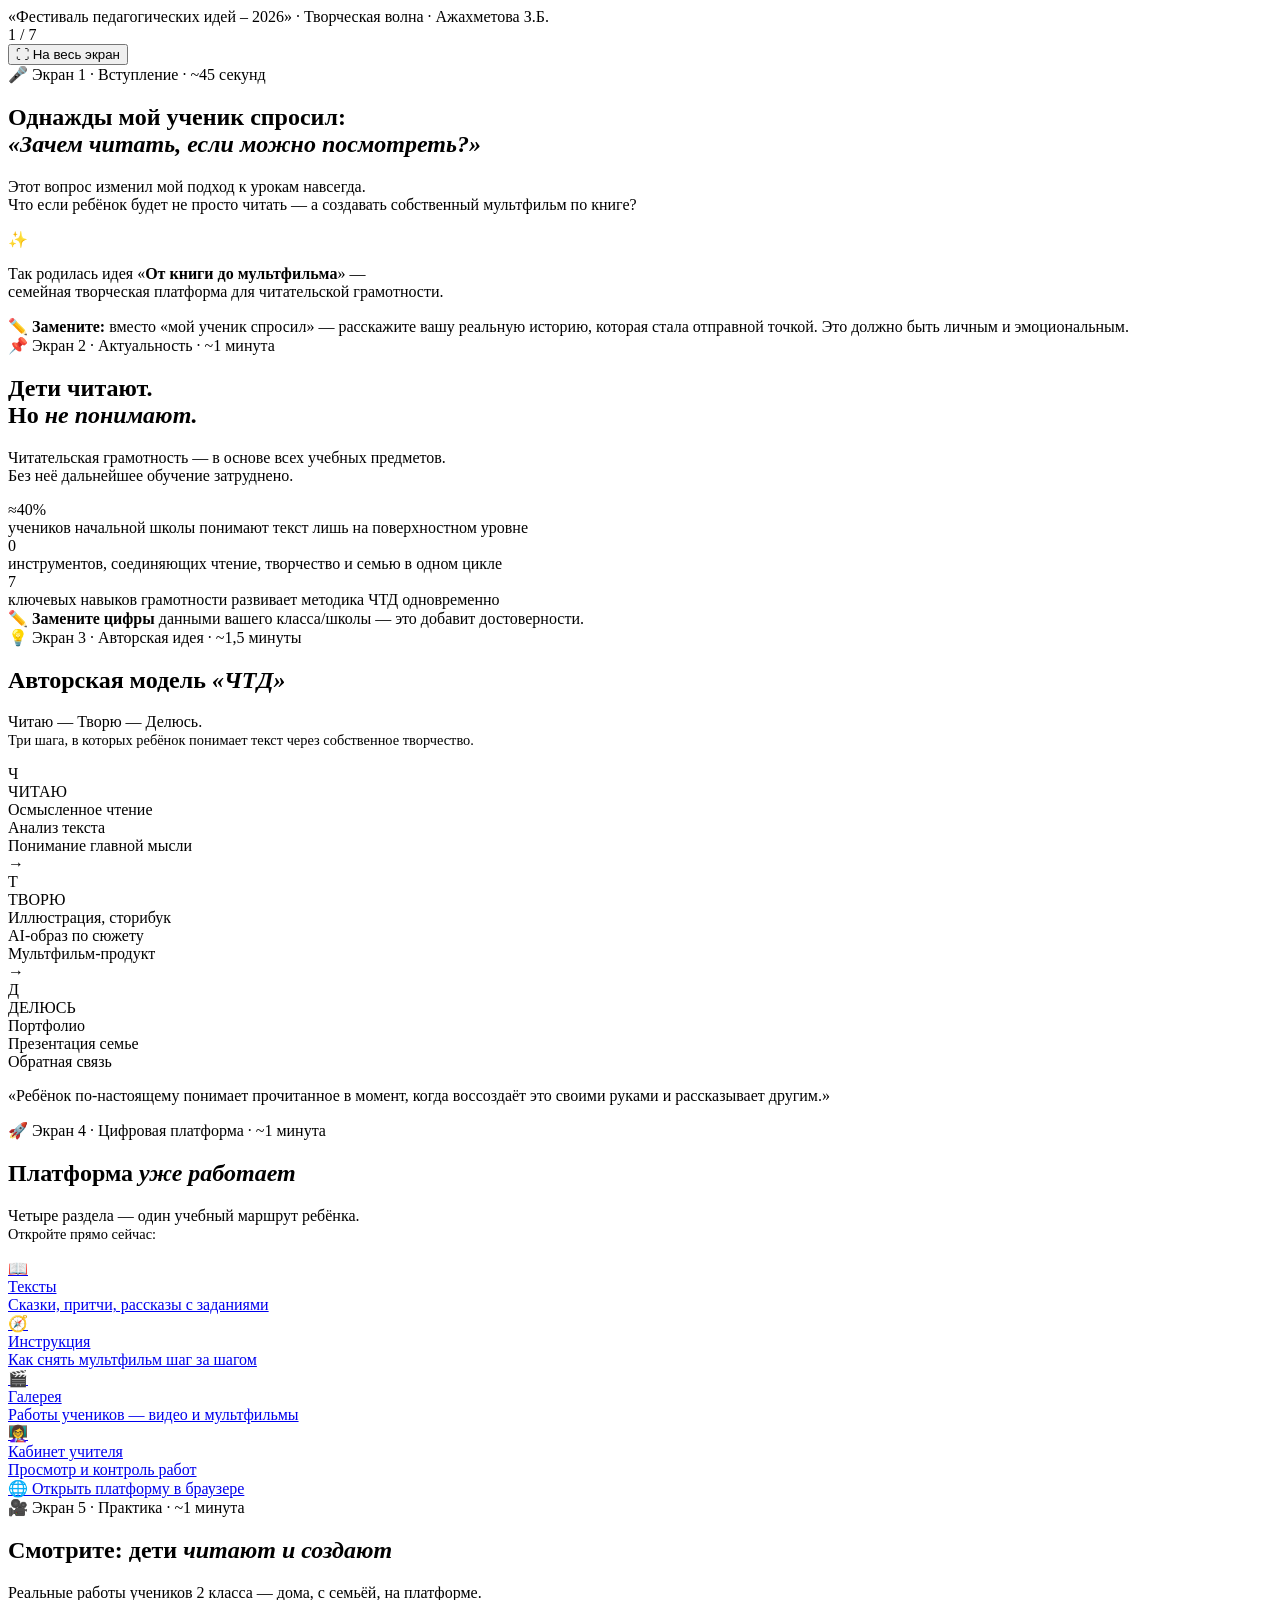
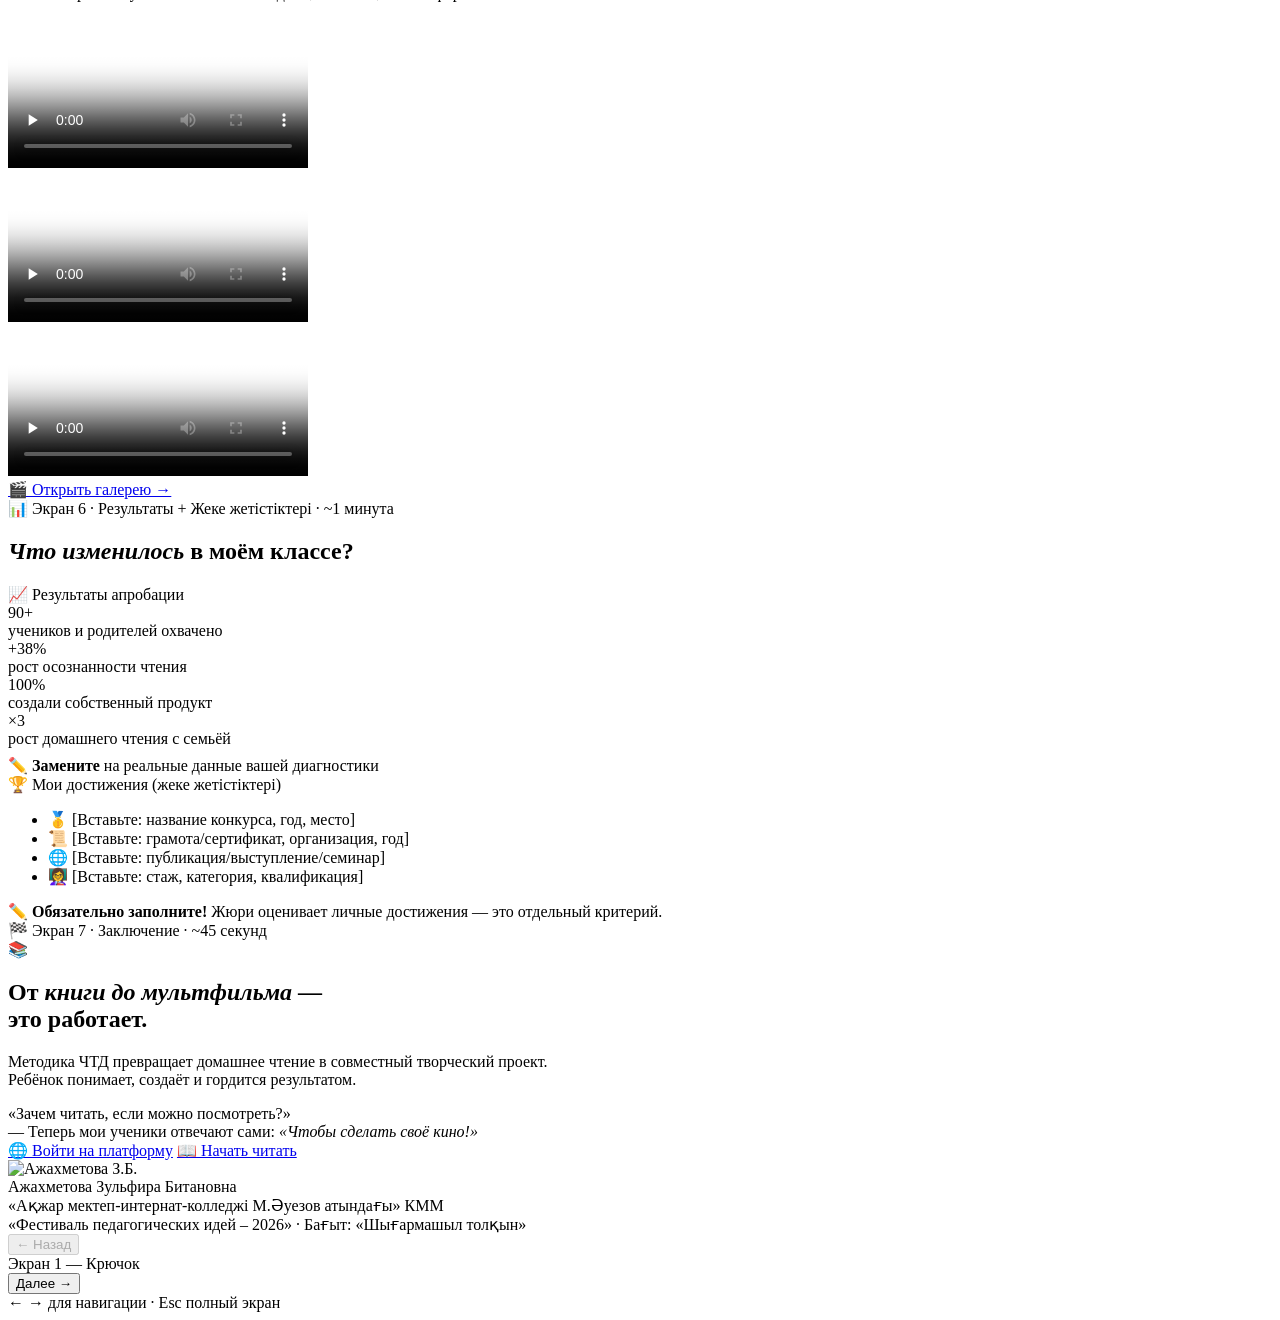
==== defense.html @ 0817b439 "Add files via upload" ====
<!DOCTYPE html>
<html lang="ru">
<head>
  <meta charset="UTF-8">
  <meta name="viewport" content="width=device-width, initial-scale=1.0">
  <title>Защита педагогической идеи — Ажахметова З.Б.</title>
  <link rel="preconnect" href="https://fonts.googleapis.com">
  <link rel="stylesheet" href="https://fonts.googleapis.com/css2?family=DM+Sans:wght@300;400;500;600;700&family=Playfair+Display:wght@600;700&display=swap">
  <link rel="stylesheet" href="css/defense.css">
</head>
<body>

<!-- TOP BAR -->
<header class="def-topbar">
  <div class="def-topbar-title">«Фестиваль педагогических идей – 2026» · Творческая волна · Ажахметова З.Б.</div>
  <div class="def-topbar-nav">
    <div class="def-dot-nav" id="def-dots">
      <div class="def-dot" title="Крючок"></div>
      <div class="def-dot" title="Проблема"></div>
      <div class="def-dot" title="Идея + ЧТД"></div>
      <div class="def-dot" title="Платформа"></div>
      <div class="def-dot" title="Работы детей"></div>
      <div class="def-dot" title="Результаты"></div>
      <div class="def-dot" title="Заключение"></div>
    </div>
    <div class="def-counter" id="def-counter">1 / 7</div>
    <button class="def-btn-fs" id="def-btn-fs">⛶ На весь экран</button>
  </div>
</header>

<!-- SLIDES -->
<div class="def-viewport">
  <div class="def-slides">

    <!-- ══════ ЭКРАН 1 — КРЮЧОК ══════ -->
    <section class="def-slide">
      <div class="slide-tag">🎤 Экран 1 · Вступление · ~45 секунд</div>
      <h1 class="slide-h1">Однажды мой ученик спросил:<br><em>«Зачем читать, если можно посмотреть?»</em></h1>
      <p class="slide-lead">
        Этот вопрос изменил мой подход к урокам навсегда.<br>
        Что если ребёнок будет не просто читать — а создавать собственный мультфильм по книге?
      </p>
      <div class="s1-hook-card">
        <div class="s1-hook-icon">✨</div>
        <p class="s1-hook-text">
          Так родилась идея «<strong>От книги до мультфильма</strong>» —<br>
          семейная творческая платформа для читательской грамотности.
        </p>
      </div>

      <!-- ⬇️ ЗАМЕНИТЬ: вставьте свою личную историю-крючок -->
      <div class="edit-hint">
        ✏️ <strong>Замените:</strong> вместо «мой ученик спросил» — расскажите вашу реальную историю,
        которая стала отправной точкой. Это должно быть личным и эмоциональным.
      </div>
    </section>

    <!-- ══════ ЭКРАН 2 — ПРОБЛЕМА ══════ -->
    <section class="def-slide">
      <div class="slide-tag">📌 Экран 2 · Актуальность · ~1 минута</div>
      <h1 class="slide-h1">Дети читают.<br>Но <em>не понимают.</em></h1>
      <p class="slide-lead">
        Читательская грамотность — в основе всех учебных предметов.<br>
        Без неё дальнейшее обучение затруднено.
      </p>
      <div class="s1-stats">
        <div class="s1-stat">
          <div class="s1-stat-num">≈40%</div>
          <div class="s1-stat-label">учеников начальной школы понимают текст лишь на поверхностном уровне</div>
        </div>
        <div class="s1-stat">
          <div class="s1-stat-num">0</div>
          <div class="s1-stat-label">инструментов, соединяющих чтение, творчество и семью в одном цикле</div>
        </div>
        <div class="s1-stat">
          <div class="s1-stat-num">7</div>
          <div class="s1-stat-label">ключевых навыков грамотности развивает методика ЧТД одновременно</div>
        </div>
      </div>
      <!-- ⬇️ ЗАМЕНИТЬ: уточните цифры из вашей диагностики, добавьте данные своего класса -->
      <div class="edit-hint">
        ✏️ <strong>Замените цифры</strong> данными вашего класса/школы — это добавит достоверности.
      </div>
    </section>

    <!-- ══════ ЭКРАН 3 — ИДЕЯ + ЧТД ══════ -->
    <section class="def-slide">
      <div class="slide-tag">💡 Экран 3 · Авторская идея · ~1,5 минуты</div>
      <h1 class="slide-h1">Авторская модель <em>«ЧТД»</em></h1>
      <p class="slide-lead" style="margin-bottom:16px;">
        Читаю — Творю — Делюсь.<br>
        <span style="font-size:.9em;">Три шага, в которых ребёнок понимает текст через собственное творчество.</span>
      </p>
      <div class="chtd-model">
        <div class="chtd-block chtd-block-ch">
          <div class="chtd-letter">Ч</div>
          <div class="chtd-word">ЧИТАЮ</div>
          <div class="chtd-sub">Осмысленное чтение<br>Анализ текста<br>Понимание главной мысли</div>
        </div>
        <div class="chtd-arrow">→</div>
        <div class="chtd-block chtd-block-tv">
          <div class="chtd-letter">Т</div>
          <div class="chtd-word">ТВОРЮ</div>
          <div class="chtd-sub">Иллюстрация, сторибук<br>AI-образ по сюжету<br>Мультфильм-продукт</div>
        </div>
        <div class="chtd-arrow">→</div>
        <div class="chtd-block chtd-block-del">
          <div class="chtd-letter">Д</div>
          <div class="chtd-word">ДЕЛЮСЬ</div>
          <div class="chtd-sub">Портфолио<br>Презентация семье<br>Обратная связь</div>
        </div>
      </div>
      <p class="s3-tagline">
        «Ребёнок по-настоящему понимает прочитанное в момент, когда воссоздаёт это
        своими руками и рассказывает другим.»
      </p>
    </section>

    <!-- ══════ ЭКРАН 4 — ПЛАТФОРМА ══════ -->
    <section class="def-slide">
      <div class="slide-tag">🚀 Экран 4 · Цифровая платформа · ~1 минута</div>
      <h1 class="slide-h1">Платформа <em>уже работает</em></h1>
      <p class="slide-lead" style="margin-bottom:16px;">
        Четыре раздела — один учебный маршрут ребёнка.<br>
        <span style="font-size:.9em;">Откройте прямо сейчас:</span>
      </p>
      <div class="s4-platform">
        <a href="stories.html" target="_blank" class="s4-section">
          <div class="s4-icon">📖</div>
          <div>
            <div class="s4-name">Тексты</div>
            <div class="s4-desc">Сказки, притчи, рассказы с заданиями</div>
          </div>
        </a>
        <a href="instructions.html" target="_blank" class="s4-section">
          <div class="s4-icon">🧭</div>
          <div>
            <div class="s4-name">Инструкция</div>
            <div class="s4-desc">Как снять мультфильм шаг за шагом</div>
          </div>
        </a>
        <a href="gallery.html" target="_blank" class="s4-section">
          <div class="s4-icon">🎬</div>
          <div>
            <div class="s4-name">Галерея</div>
            <div class="s4-desc">Работы учеников — видео и мультфильмы</div>
          </div>
        </a>
        <a href="teacher.html" target="_blank" class="s4-section">
          <div class="s4-icon">👩‍🏫</div>
          <div>
            <div class="s4-name">Кабинет учителя</div>
            <div class="s4-desc">Просмотр и контроль работ</div>
          </div>
        </a>
      </div>
      <a href="index.html" target="_blank" class="def-platform-link">🌐 Открыть платформу в браузере</a>
    </section>

    <!-- ══════ ЭКРАН 5 — РАБОТЫ ДЕТЕЙ ══════ -->
    <section class="def-slide">
      <div class="slide-tag">🎥 Экран 5 · Практика · ~1 минута</div>
      <h1 class="slide-h1">Смотрите: дети <em>читают и создают</em></h1>
      <p class="slide-lead" style="margin-bottom:16px;">
        Реальные работы учеников 2 класса — дома, с семьёй, на платформе.
      </p>
      <div class="s5-videos">
        <div class="s5-video-wrap">
          <video controls preload="none"
            poster="https://res.cloudinary.com/dtdq8ydwe/image/upload/v1776937466/author_cpvalc.jpg">
            <source src="https://res.cloudinary.com/dtdq8ydwe/video/upload/v1776934787/home-reading1_vorfyn.mp4" type="video/mp4">
          </video>
        </div>
        <div class="s5-video-wrap">
          <video controls preload="none"
            poster="https://res.cloudinary.com/dtdq8ydwe/image/upload/v1776937466/author_cpvalc.jpg">
            <source src="https://res.cloudinary.com/dtdq8ydwe/video/upload/v1776935875/student-work1_gb3u9c.mp4" type="video/mp4">
          </video>
        </div>
        <div class="s5-video-wrap">
          <video controls preload="none"
            poster="https://res.cloudinary.com/dtdq8ydwe/image/upload/v1776937466/author_cpvalc.jpg">
            <source src="https://res.cloudinary.com/dtdq8ydwe/video/upload/v1776934628/classroom1_fst5oy.mp4" type="video/mp4">
          </video>
        </div>
      </div>
      <a href="gallery.html" target="_blank" class="s5-gallery-link">🎬 Открыть галерею →</a>
    </section>

    <!-- ══════ ЭКРАН 6 — РЕЗУЛЬТАТЫ + ЖЕКЕ ЖЕТІСТІКТЕРІ ══════ -->
    <section class="def-slide">
      <div class="slide-tag">📊 Экран 6 · Результаты + Жеке жетістіктері · ~1 минута</div>
      <h1 class="slide-h1"><em>Что изменилось</em> в моём классе?</h1>

      <div class="s6-two-col">
        <div class="s6-col">
          <div class="s6-col-title">📈 Результаты апробации</div>
          <div class="s6-grid-mini">
            <div class="s6-card">
              <div class="s6-num">90+</div>
              <div class="s6-label">учеников и родителей охвачено</div>
            </div>
            <div class="s6-card">
              <div class="s6-num">+38%</div>
              <div class="s6-label">рост осознанности чтения</div>
            </div>
            <div class="s6-card">
              <div class="s6-num">100%</div>
              <div class="s6-label">создали собственный продукт</div>
            </div>
            <div class="s6-card">
              <div class="s6-num">×3</div>
              <div class="s6-label">рост домашнего чтения с семьёй</div>
            </div>
          </div>
          <!-- ⬇️ ЗАМЕНИТЬ: замените цифры на реальные из вашей диагностики -->
          <div class="edit-hint" style="margin-top:8px;">
            ✏️ <strong>Замените</strong> на реальные данные вашей диагностики
          </div>
        </div>

        <div class="s6-col">
          <div class="s6-col-title">🏆 Мои достижения (жеке жетістіктері)</div>
          <ul class="s6-achievements">
            <!-- ⬇️ ЗАМЕНИТЬ: вставьте ваши реальные награды, грамоты, участия в конкурсах -->
            <li>🥇 [Вставьте: название конкурса, год, место]</li>
            <li>📜 [Вставьте: грамота/сертификат, организация, год]</li>
            <li>🌐 [Вставьте: публикация/выступление/семинар]</li>
            <li>👩‍🏫 [Вставьте: стаж, категория, квалификация]</li>
          </ul>
          <div class="edit-hint">
            ✏️ <strong>Обязательно заполните!</strong> Жюри оценивает личные достижения — это отдельный критерий.
          </div>
        </div>
      </div>
    </section>

    <!-- ══════ ЭКРАН 7 — ЗАКЛЮЧЕНИЕ ══════ -->
    <section class="def-slide">
      <div class="slide-tag">🏁 Экран 7 · Заключение · ~45 секунд</div>
      <div class="s7-big-icon">📚</div>
      <h1 class="slide-h1">От <em>книги до мультфильма</em> —<br>это работает.</h1>
      <p class="slide-lead">
        Методика ЧТД превращает домашнее чтение в совместный творческий проект.<br>
        Ребёнок понимает, создаёт и гордится результатом.
      </p>

      <div class="s7-quote">
        «Зачем читать, если можно посмотреть?»<br>
        <span>— Теперь мои ученики отвечают сами: <em>«Чтобы сделать своё кино!»</em></span>
      </div>

      <div class="s7-invite">
        <a href="index.html" target="_blank" class="s7-link s7-link-primary">🌐 Войти на платформу</a>
        <a href="stories.html" target="_blank" class="s7-link s7-link-secondary">📖 Начать читать</a>
      </div>

      <div class="s7-author">
        <img class="s7-author-photo"
          src="https://res.cloudinary.com/dtdq8ydwe/image/upload/v1776937466/author_cpvalc.jpg"
          alt="Ажахметова З.Б.">
        <div class="s7-author-name">Ажахметова Зульфира Битановна</div>
        <div class="s7-author-school">
          «Ақжар мектеп-интернат-колледжі М.Әуезов атындағы» КММ<br>
          «Фестиваль педагогических идей – 2026» · Бағыт: «Шығармашыл толқын»
        </div>
      </div>
    </section>

  </div><!-- /def-slides -->
</div>

<!-- BOTTOM BAR -->
<footer class="def-bottombar">
  <button class="def-nav-btn" id="def-btn-prev" disabled>← Назад</button>
  <div class="def-slide-label" id="def-slide-label">Экран 1 — Крючок</div>
  <button class="def-nav-btn" id="def-btn-next">Далее →</button>
</footer>

<div class="def-kbd-hint">← → для навигации · Esc полный экран</div>

<script src="js/defense.js"></script>
</body>
</html>
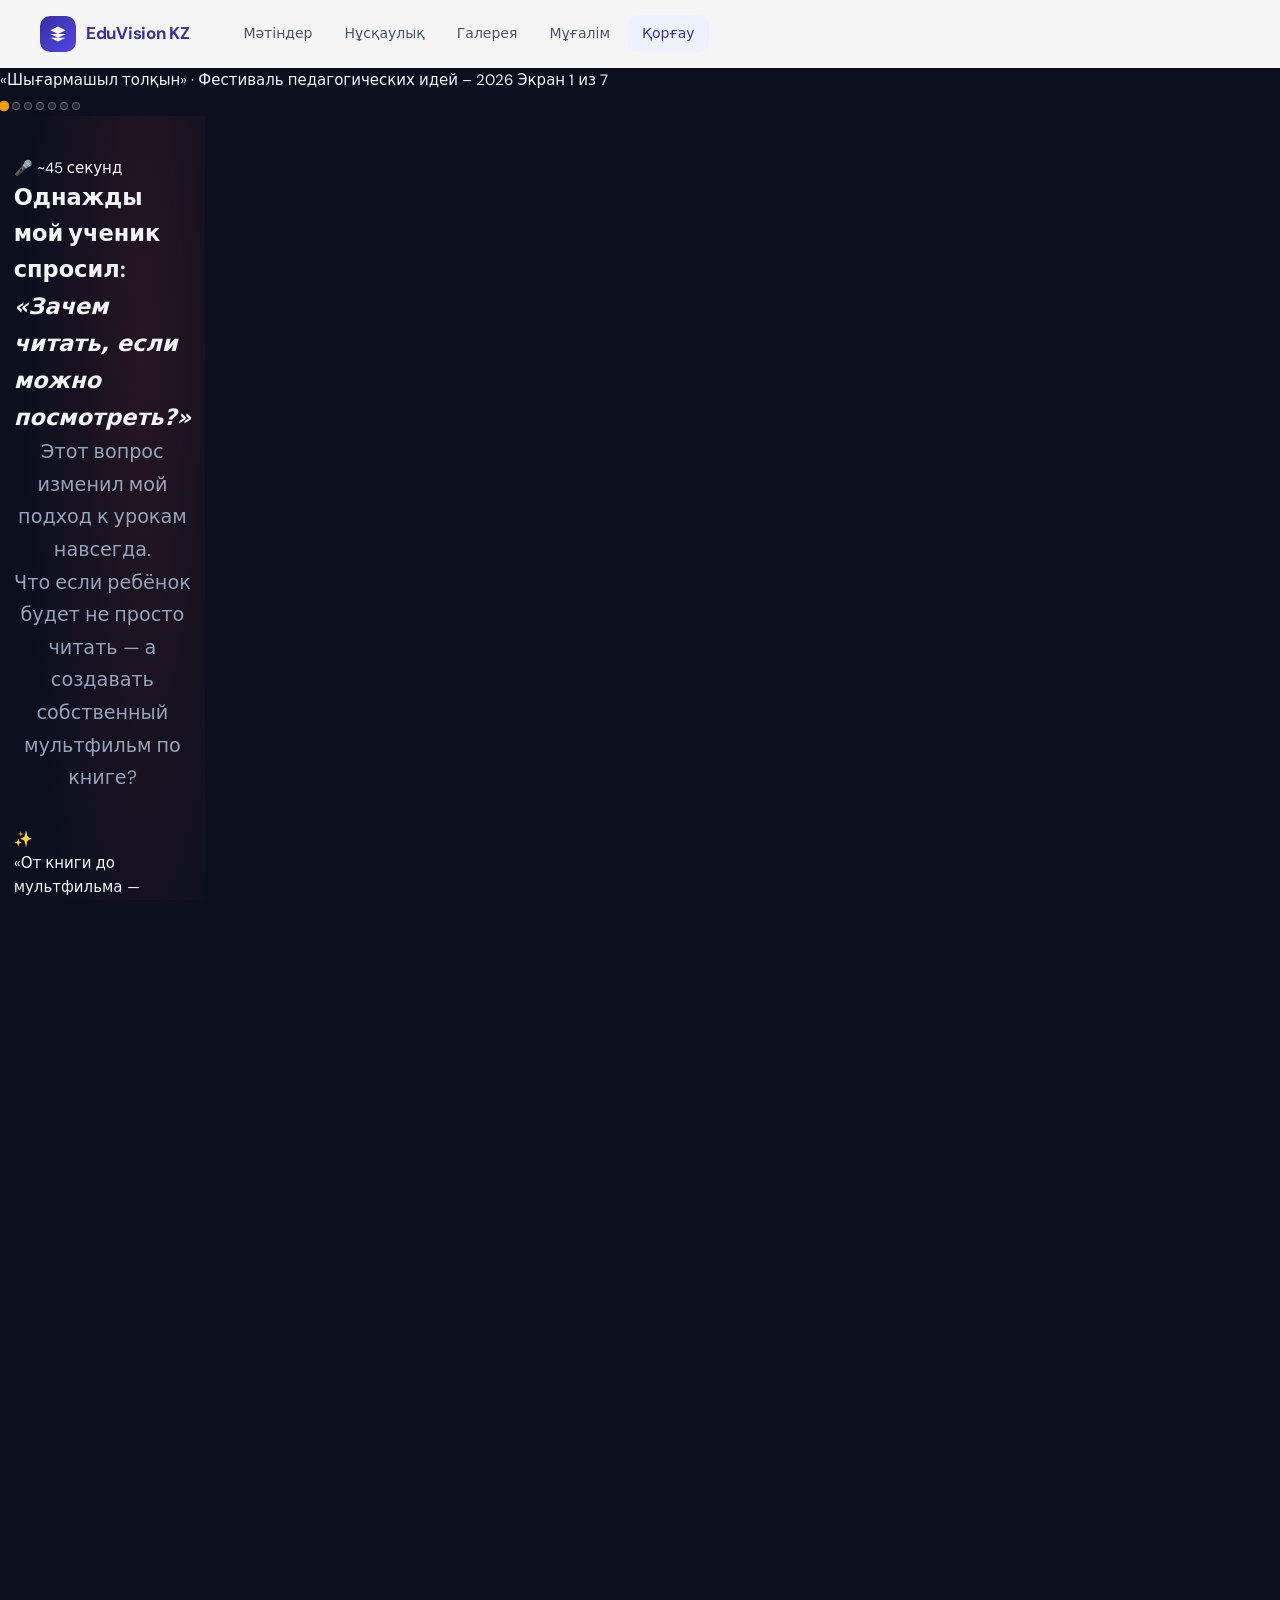
==== commit fc6e4bb1: "Update defense.html" ====
--- a/defense.html
+++ b/defense.html
@@ -3,281 +3,274 @@
 <head>
   <meta charset="UTF-8">
   <meta name="viewport" content="width=device-width, initial-scale=1.0">
-  <title>Защита педагогической идеи — Ажахметова З.Б.</title>
+  <title>Защита идеи — Ажахметова З.Б.</title>
   <link rel="preconnect" href="https://fonts.googleapis.com">
   <link rel="stylesheet" href="https://fonts.googleapis.com/css2?family=DM+Sans:wght@300;400;500;600;700&family=Playfair+Display:wght@600;700&display=swap">
+  <link rel="stylesheet" href="css/style.css">
   <link rel="stylesheet" href="css/defense.css">
 </head>
 <body>
 
-<!-- TOP BAR -->
-<header class="def-topbar">
-  <div class="def-topbar-title">«Фестиваль педагогических идей – 2026» · Творческая волна · Ажахметова З.Б.</div>
-  <div class="def-topbar-nav">
-    <div class="def-dot-nav" id="def-dots">
-      <div class="def-dot" title="Крючок"></div>
-      <div class="def-dot" title="Проблема"></div>
-      <div class="def-dot" title="Идея + ЧТД"></div>
-      <div class="def-dot" title="Платформа"></div>
-      <div class="def-dot" title="Работы детей"></div>
-      <div class="def-dot" title="Результаты"></div>
-      <div class="def-dot" title="Заключение"></div>
+<!-- NAV (same as site) -->
+<nav class="nav">
+  <a class="nav-brand" href="index.html">
+    <div class="nav-brand-icon">
+      <svg viewBox="0 0 24 24"><path d="M12 2L2 7l10 5 10-5-10-5zM2 17l10 5 10-5M2 12l10 5 10-5"/></svg>
     </div>
-    <div class="def-counter" id="def-counter">1 / 7</div>
-    <button class="def-btn-fs" id="def-btn-fs">⛶ На весь экран</button>
+    <span class="nav-brand-name">EduVision KZ</span>
+  </a>
+  <div class="nav-links">
+    <a href="stories.html">Мәтіндер</a>
+    <a href="instructions.html">Нұсқаулық</a>
+    <a href="gallery.html">Галерея</a>
+    <a href="teacher.html">Мұғалім</a>
+    <a href="defense.html" class="active">Қорғау</a>
   </div>
-</header>
-
-<!-- SLIDES -->
-<div class="def-viewport">
-  <div class="def-slides">
-
-    <!-- ══════ ЭКРАН 1 — КРЮЧОК ══════ -->
-    <section class="def-slide">
-      <div class="slide-tag">🎤 Экран 1 · Вступление · ~45 секунд</div>
-      <h1 class="slide-h1">Однажды мой ученик спросил:<br><em>«Зачем читать, если можно посмотреть?»</em></h1>
-      <p class="slide-lead">
-        Этот вопрос изменил мой подход к урокам навсегда.<br>
-        Что если ребёнок будет не просто читать — а создавать собственный мультфильм по книге?
-      </p>
-      <div class="s1-hook-card">
-        <div class="s1-hook-icon">✨</div>
-        <p class="s1-hook-text">
-          Так родилась идея «<strong>От книги до мультфильма</strong>» —<br>
-          семейная творческая платформа для читательской грамотности.
-        </p>
-      </div>
-
-      <!-- ⬇️ ЗАМЕНИТЬ: вставьте свою личную историю-крючок -->
-      <div class="edit-hint">
-        ✏️ <strong>Замените:</strong> вместо «мой ученик спросил» — расскажите вашу реальную историю,
-        которая стала отправной точкой. Это должно быть личным и эмоциональным.
-      </div>
-    </section>
-
-    <!-- ══════ ЭКРАН 2 — ПРОБЛЕМА ══════ -->
-    <section class="def-slide">
-      <div class="slide-tag">📌 Экран 2 · Актуальность · ~1 минута</div>
-      <h1 class="slide-h1">Дети читают.<br>Но <em>не понимают.</em></h1>
-      <p class="slide-lead">
-        Читательская грамотность — в основе всех учебных предметов.<br>
-        Без неё дальнейшее обучение затруднено.
-      </p>
-      <div class="s1-stats">
-        <div class="s1-stat">
-          <div class="s1-stat-num">≈40%</div>
-          <div class="s1-stat-label">учеников начальной школы понимают текст лишь на поверхностном уровне</div>
-        </div>
-        <div class="s1-stat">
-          <div class="s1-stat-num">0</div>
-          <div class="s1-stat-label">инструментов, соединяющих чтение, творчество и семью в одном цикле</div>
-        </div>
-        <div class="s1-stat">
-          <div class="s1-stat-num">7</div>
-          <div class="s1-stat-label">ключевых навыков грамотности развивает методика ЧТД одновременно</div>
-        </div>
-      </div>
-      <!-- ⬇️ ЗАМЕНИТЬ: уточните цифры из вашей диагностики, добавьте данные своего класса -->
-      <div class="edit-hint">
-        ✏️ <strong>Замените цифры</strong> данными вашего класса/школы — это добавит достоверности.
-      </div>
-    </section>
-
-    <!-- ══════ ЭКРАН 3 — ИДЕЯ + ЧТД ══════ -->
-    <section class="def-slide">
-      <div class="slide-tag">💡 Экран 3 · Авторская идея · ~1,5 минуты</div>
-      <h1 class="slide-h1">Авторская модель <em>«ЧТД»</em></h1>
-      <p class="slide-lead" style="margin-bottom:16px;">
-        Читаю — Творю — Делюсь.<br>
-        <span style="font-size:.9em;">Три шага, в которых ребёнок понимает текст через собственное творчество.</span>
-      </p>
-      <div class="chtd-model">
-        <div class="chtd-block chtd-block-ch">
-          <div class="chtd-letter">Ч</div>
-          <div class="chtd-word">ЧИТАЮ</div>
-          <div class="chtd-sub">Осмысленное чтение<br>Анализ текста<br>Понимание главной мысли</div>
-        </div>
-        <div class="chtd-arrow">→</div>
-        <div class="chtd-block chtd-block-tv">
-          <div class="chtd-letter">Т</div>
-          <div class="chtd-word">ТВОРЮ</div>
-          <div class="chtd-sub">Иллюстрация, сторибук<br>AI-образ по сюжету<br>Мультфильм-продукт</div>
-        </div>
-        <div class="chtd-arrow">→</div>
-        <div class="chtd-block chtd-block-del">
-          <div class="chtd-letter">Д</div>
-          <div class="chtd-word">ДЕЛЮСЬ</div>
-          <div class="chtd-sub">Портфолио<br>Презентация семье<br>Обратная связь</div>
-        </div>
-      </div>
-      <p class="s3-tagline">
-        «Ребёнок по-настоящему понимает прочитанное в момент, когда воссоздаёт это
-        своими руками и рассказывает другим.»
-      </p>
-    </section>
-
-    <!-- ══════ ЭКРАН 4 — ПЛАТФОРМА ══════ -->
-    <section class="def-slide">
-      <div class="slide-tag">🚀 Экран 4 · Цифровая платформа · ~1 минута</div>
-      <h1 class="slide-h1">Платформа <em>уже работает</em></h1>
-      <p class="slide-lead" style="margin-bottom:16px;">
-        Четыре раздела — один учебный маршрут ребёнка.<br>
-        <span style="font-size:.9em;">Откройте прямо сейчас:</span>
-      </p>
-      <div class="s4-platform">
-        <a href="stories.html" target="_blank" class="s4-section">
-          <div class="s4-icon">📖</div>
-          <div>
-            <div class="s4-name">Тексты</div>
-            <div class="s4-desc">Сказки, притчи, рассказы с заданиями</div>
-          </div>
-        </a>
-        <a href="instructions.html" target="_blank" class="s4-section">
-          <div class="s4-icon">🧭</div>
-          <div>
-            <div class="s4-name">Инструкция</div>
-            <div class="s4-desc">Как снять мультфильм шаг за шагом</div>
-          </div>
-        </a>
-        <a href="gallery.html" target="_blank" class="s4-section">
-          <div class="s4-icon">🎬</div>
-          <div>
-            <div class="s4-name">Галерея</div>
-            <div class="s4-desc">Работы учеников — видео и мультфильмы</div>
-          </div>
-        </a>
-        <a href="teacher.html" target="_blank" class="s4-section">
-          <div class="s4-icon">👩‍🏫</div>
-          <div>
-            <div class="s4-name">Кабинет учителя</div>
-            <div class="s4-desc">Просмотр и контроль работ</div>
-          </div>
-        </a>
-      </div>
-      <a href="index.html" target="_blank" class="def-platform-link">🌐 Открыть платформу в браузере</a>
-    </section>
-
-    <!-- ══════ ЭКРАН 5 — РАБОТЫ ДЕТЕЙ ══════ -->
-    <section class="def-slide">
-      <div class="slide-tag">🎥 Экран 5 · Практика · ~1 минута</div>
-      <h1 class="slide-h1">Смотрите: дети <em>читают и создают</em></h1>
-      <p class="slide-lead" style="margin-bottom:16px;">
-        Реальные работы учеников 2 класса — дома, с семьёй, на платформе.
-      </p>
-      <div class="s5-videos">
-        <div class="s5-video-wrap">
-          <video controls preload="none"
-            poster="https://res.cloudinary.com/dtdq8ydwe/image/upload/v1776937466/author_cpvalc.jpg">
-            <source src="https://res.cloudinary.com/dtdq8ydwe/video/upload/v1776934787/home-reading1_vorfyn.mp4" type="video/mp4">
-          </video>
-        </div>
-        <div class="s5-video-wrap">
-          <video controls preload="none"
-            poster="https://res.cloudinary.com/dtdq8ydwe/image/upload/v1776937466/author_cpvalc.jpg">
-            <source src="https://res.cloudinary.com/dtdq8ydwe/video/upload/v1776935875/student-work1_gb3u9c.mp4" type="video/mp4">
-          </video>
-        </div>
-        <div class="s5-video-wrap">
-          <video controls preload="none"
-            poster="https://res.cloudinary.com/dtdq8ydwe/image/upload/v1776937466/author_cpvalc.jpg">
-            <source src="https://res.cloudinary.com/dtdq8ydwe/video/upload/v1776934628/classroom1_fst5oy.mp4" type="video/mp4">
-          </video>
-        </div>
-      </div>
-      <a href="gallery.html" target="_blank" class="s5-gallery-link">🎬 Открыть галерею →</a>
-    </section>
-
-    <!-- ══════ ЭКРАН 6 — РЕЗУЛЬТАТЫ + ЖЕКЕ ЖЕТІСТІКТЕРІ ══════ -->
-    <section class="def-slide">
-      <div class="slide-tag">📊 Экран 6 · Результаты + Жеке жетістіктері · ~1 минута</div>
-      <h1 class="slide-h1"><em>Что изменилось</em> в моём классе?</h1>
-
-      <div class="s6-two-col">
-        <div class="s6-col">
-          <div class="s6-col-title">📈 Результаты апробации</div>
-          <div class="s6-grid-mini">
-            <div class="s6-card">
-              <div class="s6-num">90+</div>
-              <div class="s6-label">учеников и родителей охвачено</div>
+</nav>
+
+<!-- TOP SLIDE BAR -->
+<div class="def-header">
+  <div class="def-header-info">
+    <span class="def-badge">«Шығармашыл толқын» · Фестиваль педагогических идей – 2026</span>
+    <span class="def-step-label" id="stepLabel">Экран 1 из 7</span>
+  </div>
+  <div class="def-dots" id="defDots">
+    <button class="def-dot active" data-i="0" title="Вступление"></button>
+    <button class="def-dot" data-i="1" title="Проблема"></button>
+    <button class="def-dot" data-i="2" title="Модель ЧТД"></button>
+    <button class="def-dot" data-i="3" title="Платформа"></button>
+    <button class="def-dot" data-i="4" title="Работы детей"></button>
+    <button class="def-dot" data-i="5" title="Результаты"></button>
+    <button class="def-dot" data-i="6" title="Заключение"></button>
+  </div>
+</div>
+
+<!-- SLIDES TRACK -->
+<div class="def-track-wrap">
+  <div class="def-track" id="defTrack">
+
+    <!-- ══ СЛАЙД 1 — ВСТУПЛЕНИЕ ══ -->
+    <section class="def-slide">
+      <div class="def-slide-inner">
+        <p class="slide-eyebrow">🎤 ~45 секунд</p>
+        <h1 class="slide-title">Однажды мой ученик спросил:<br><em>«Зачем читать, если можно посмотреть?»</em></h1>
+        <p class="slide-lead">Этот вопрос изменил мой подход к урокам навсегда.<br>Что если ребёнок будет не просто читать — а создавать собственный мультфильм по книге?</p>
+        <div class="slide-card slide-card-accent">
+          <div class="slide-card-icon">✨</div>
+          <div>
+            <p class="slide-card-title">«От книги до мультфильма — семейный стартап»</p>
+            <p class="slide-card-desc">Авторская педагогическая идея для учащихся начальных классов.<br>Платформа: <strong>eduvisionkz1.vercel.app</strong></p>
+          </div>
+        </div>
+        <div class="slide-author-row">
+          <img class="slide-author-photo"
+            src="https://res.cloudinary.com/dtdq8ydwe/image/upload/v1776937466/author_cpvalc.jpg"
+            alt="Ажахметова З.Б.">
+          <div>
+            <div class="slide-author-name">Ажахметова Зульфира Битановна</div>
+            <div class="slide-author-org">«Ақжар мектеп-интернат-колледжі М.Әуезов атындағы» КММ</div>
+          </div>
+        </div>
+      </div>
+    </section>
+
+    <!-- ══ СЛАЙД 2 — ПРОБЛЕМА ══ -->
+    <section class="def-slide">
+      <div class="def-slide-inner">
+        <p class="slide-eyebrow">📌 ~1 минута · Актуальность</p>
+        <h1 class="slide-title">Дети читают.<br>Но <em>не понимают.</em></h1>
+        <p class="slide-lead">Казахскоговорящие дети понимают сюжет, но не могут пересказать его на русском языке — нет речевой практики вне урока.</p>
+        <div class="slide-stats">
+          <div class="slide-stat">
+            <div class="slide-stat-num">386</div>
+            <div class="slide-stat-label">баллов — результат Казахстана в PISA-2022 (норма ОЭСР — 476)</div>
+          </div>
+          <div class="slide-stat">
+            <div class="slide-stat-num">64%</div>
+            <div class="slide-stat-label">учащихся с трудом работают с незнакомым текстом</div>
+          </div>
+          <div class="slide-stat">
+            <div class="slide-stat-num">28%</div>
+            <div class="slide-stat-label">моих учеников могли пересказать текст до внедрения идеи</div>
+          </div>
+        </div>
+        <div class="slide-card slide-card-brand">
+          <div class="slide-card-icon">💡</div>
+          <div>
+            <p class="slide-card-desc">Дело не в нежелании читать, а в <strong>нехватке речевой практики на русском языке</strong> вне урока. Когда ребёнок создаёт мультфильм — он говорит.</p>
+          </div>
+        </div>
+      </div>
+    </section>
+
+    <!-- ══ СЛАЙД 3 — МОДЕЛЬ ЧТД ══ -->
+    <section class="def-slide">
+      <div class="def-slide-inner">
+        <p class="slide-eyebrow">💡 ~1,5 минуты · Авторская идея</p>
+        <h1 class="slide-title">Модель <em>«Читаю — Творю — Делюсь»</em></h1>
+        <p class="slide-lead">Три фазы, где каждая содержательно зависит от предыдущей. Цифровой продукт — доказательство понимания текста.</p>
+        <div class="chtd-row">
+          <div class="chtd-block chtd-blue">
+            <div class="chtd-letter">Ч</div>
+            <div class="chtd-word">ЧИТАЮ</div>
+            <div class="chtd-items">
+              <span>Осмысленное чтение</span>
+              <span>Обсуждение в семье</span>
+              <span>Словарная работа</span>
             </div>
-            <div class="s6-card">
-              <div class="s6-num">+38%</div>
-              <div class="s6-label">рост осознанности чтения</div>
+          </div>
+          <div class="chtd-arrow">→</div>
+          <div class="chtd-block chtd-green">
+            <div class="chtd-letter">Т</div>
+            <div class="chtd-word">ТВОРЮ</div>
+            <div class="chtd-items">
+              <span>Иллюстрация (Canva)</span>
+              <span>Анимация</span>
+              <span>Мультфильм</span>
             </div>
-            <div class="s6-card">
-              <div class="s6-num">100%</div>
-              <div class="s6-label">создали собственный продукт</div>
+          </div>
+          <div class="chtd-arrow">→</div>
+          <div class="chtd-block chtd-amber">
+            <div class="chtd-letter">Д</div>
+            <div class="chtd-word">ДЕЛЮСЬ</div>
+            <div class="chtd-items">
+              <span>Презентация классу</span>
+              <span>Публикация на платформе</span>
+              <span>Рефлексия</span>
             </div>
-            <div class="s6-card">
-              <div class="s6-num">×3</div>
-              <div class="s6-label">рост домашнего чтения с семьёй</div>
-            </div>
-          </div>
-          <!-- ⬇️ ЗАМЕНИТЬ: замените цифры на реальные из вашей диагностики -->
-          <div class="edit-hint" style="margin-top:8px;">
-            ✏️ <strong>Замените</strong> на реальные данные вашей диагностики
-          </div>
-        </div>
-
-        <div class="s6-col">
-          <div class="s6-col-title">🏆 Мои достижения (жеке жетістіктері)</div>
-          <ul class="s6-achievements">
-            <!-- ⬇️ ЗАМЕНИТЬ: вставьте ваши реальные награды, грамоты, участия в конкурсах -->
-            <li>🥇 [Вставьте: название конкурса, год, место]</li>
-            <li>📜 [Вставьте: грамота/сертификат, организация, год]</li>
-            <li>🌐 [Вставьте: публикация/выступление/семинар]</li>
-            <li>👩‍🏫 [Вставьте: стаж, категория, квалификация]</li>
-          </ul>
-          <div class="edit-hint">
-            ✏️ <strong>Обязательно заполните!</strong> Жюри оценивает личные достижения — это отдельный критерий.
-          </div>
-        </div>
-      </div>
-    </section>
-
-    <!-- ══════ ЭКРАН 7 — ЗАКЛЮЧЕНИЕ ══════ -->
-    <section class="def-slide">
-      <div class="slide-tag">🏁 Экран 7 · Заключение · ~45 секунд</div>
-      <div class="s7-big-icon">📚</div>
-      <h1 class="slide-h1">От <em>книги до мультфильма</em> —<br>это работает.</h1>
-      <p class="slide-lead">
-        Методика ЧТД превращает домашнее чтение в совместный творческий проект.<br>
-        Ребёнок понимает, создаёт и гордится результатом.
-      </p>
-
-      <div class="s7-quote">
-        «Зачем читать, если можно посмотреть?»<br>
-        <span>— Теперь мои ученики отвечают сами: <em>«Чтобы сделать своё кино!»</em></span>
-      </div>
-
-      <div class="s7-invite">
-        <a href="index.html" target="_blank" class="s7-link s7-link-primary">🌐 Войти на платформу</a>
-        <a href="stories.html" target="_blank" class="s7-link s7-link-secondary">📖 Начать читать</a>
-      </div>
-
-      <div class="s7-author">
-        <img class="s7-author-photo"
-          src="https://res.cloudinary.com/dtdq8ydwe/image/upload/v1776937466/author_cpvalc.jpg"
-          alt="Ажахметова З.Б.">
-        <div class="s7-author-name">Ажахметова Зульфира Битановна</div>
-        <div class="s7-author-school">
-          «Ақжар мектеп-интернат-колледжі М.Әуезов атындағы» КММ<br>
-          «Фестиваль педагогических идей – 2026» · Бағыт: «Шығармашыл толқын»
-        </div>
-      </div>
-    </section>
-
-  </div><!-- /def-slides -->
+          </div>
+        </div>
+        <p class="slide-quote">«Ребёнок по-настоящему понимает прочитанное в момент, когда воссоздаёт это своими руками и рассказывает другим.»</p>
+      </div>
+    </section>
+
+    <!-- ══ СЛАЙД 4 — ПЛАТФОРМА ══ -->
+    <section class="def-slide">
+      <div class="def-slide-inner">
+        <p class="slide-eyebrow">🚀 ~1 минута · Цифровой инструмент</p>
+        <h1 class="slide-title">Платформа <em>уже работает</em></h1>
+        <p class="slide-lead">Четыре раздела — один учебный маршрут ребёнка.<br>Открыта по ссылке прямо сейчас.</p>
+        <div class="platform-grid">
+          <a href="stories.html" target="_blank" class="platform-card">
+            <div class="platform-icon">📖</div>
+            <div class="platform-name">Тексты</div>
+            <div class="platform-desc">Сказки, притчи, рассказы с заданиями</div>
+          </a>
+          <a href="instructions.html" target="_blank" class="platform-card">
+            <div class="platform-icon">🧭</div>
+            <div class="platform-name">Инструкция</div>
+            <div class="platform-desc">Как снять мультфильм — шаг за шагом</div>
+          </a>
+          <a href="gallery.html" target="_blank" class="platform-card">
+            <div class="platform-icon">🎬</div>
+            <div class="platform-name">Галерея</div>
+            <div class="platform-desc">Работы учеников — видео и мультфильмы</div>
+          </a>
+          <a href="teacher.html" target="_blank" class="platform-card">
+            <div class="platform-icon">👩‍🏫</div>
+            <div class="platform-name">Кабинет учителя</div>
+            <div class="platform-desc">Просмотр и контроль работ</div>
+          </a>
+        </div>
+        <a href="index.html" target="_blank" class="btn btn-primary" style="margin-top:8px;">🌐 Открыть платформу</a>
+      </div>
+    </section>
+
+    <!-- ══ СЛАЙД 5 — РАБОТЫ ДЕТЕЙ ══ -->
+    <section class="def-slide">
+      <div class="def-slide-inner">
+        <p class="slide-eyebrow">🎥 ~1 минута · Практика</p>
+        <h1 class="slide-title">Смотрите: дети <em>читают и создают</em></h1>
+        <p class="slide-lead">Реальные работы учеников — дома, с семьёй, на платформе.</p>
+        <div class="videos-row">
+          <div class="video-wrap">
+            <video controls preload="none"
+              poster="https://res.cloudinary.com/dtdq8ydwe/image/upload/v1776937466/author_cpvalc.jpg">
+              <source src="https://res.cloudinary.com/dtdq8ydwe/video/upload/v1776934787/home-reading1_vorfyn.mp4" type="video/mp4">
+            </video>
+            <div class="video-label">Домашнее чтение с семьёй</div>
+          </div>
+          <div class="video-wrap">
+            <video controls preload="none"
+              poster="https://res.cloudinary.com/dtdq8ydwe/image/upload/v1776937466/author_cpvalc.jpg">
+              <source src="https://res.cloudinary.com/dtdq8ydwe/video/upload/v1776935875/student-work1_gb3u9c.mp4" type="video/mp4">
+            </video>
+            <div class="video-label">Работа ученика — мультфильм</div>
+          </div>
+          <div class="video-wrap">
+            <video controls preload="none"
+              poster="https://res.cloudinary.com/dtdq8ydwe/image/upload/v1776937466/author_cpvalc.jpg">
+              <source src="https://res.cloudinary.com/dtdq8ydwe/video/upload/v1776934628/classroom1_fst5oy.mp4" type="video/mp4">
+            </video>
+            <div class="video-label">Урок — фаза «Делюсь»</div>
+          </div>
+        </div>
+        <a href="gallery.html" target="_blank" class="btn btn-outline" style="margin-top:8px;">🎬 Вся галерея →</a>
+      </div>
+    </section>
+
+    <!-- ══ СЛАЙД 6 — РЕЗУЛЬТАТЫ ══ -->
+    <section class="def-slide">
+      <div class="def-slide-inner">
+        <p class="slide-eyebrow">📊 ~1 минута · Результаты апробации</p>
+        <h1 class="slide-title"><em>Что изменилось</em> в классе?</h1>
+        <div class="results-grid">
+          <div class="result-card result-green">
+            <div class="result-num">67%</div>
+            <div class="result-label">учеников могут пересказать текст<br><span class="result-was">было 28%</span></div>
+          </div>
+          <div class="result-card result-blue">
+            <div class="result-num">78%</div>
+            <div class="result-label">родителей регулярно читают с ребёнком<br><span class="result-was">было 31%</span></div>
+          </div>
+          <div class="result-card result-amber">
+            <div class="result-num">84%</div>
+            <div class="result-label">учеников отметили, что стали больше любить читать</div>
+          </div>
+          <div class="result-card result-purple">
+            <div class="result-num">40+</div>
+            <div class="result-label">цифровых продуктов создано учениками</div>
+          </div>
+        </div>
+        <p class="slide-note">Апробация: 36 учащихся и их родители · Диагностика по анкетированию</p>
+      </div>
+    </section>
+
+    <!-- ══ СЛАЙД 7 — ЗАКЛЮЧЕНИЕ ══ -->
+    <section class="def-slide">
+      <div class="def-slide-inner">
+        <p class="slide-eyebrow">🏁 ~45 секунд · Заключение</p>
+        <h1 class="slide-title">От <em>книги до мультфильма</em> —<br>это работает.</h1>
+        <p class="slide-lead">Методика ЧТД превращает домашнее чтение в совместный творческий проект.<br>Ребёнок понимает текст, создаёт продукт и гордится результатом.</p>
+        <div class="slide-quote" style="max-width:520px; margin: 16px auto 24px;">
+          «Зачем читать, если можно посмотреть?»<br>
+          <em>— Теперь мои ученики отвечают сами: «Чтобы сделать своё кино!»</em>
+        </div>
+        <div class="end-actions">
+          <a href="index.html" target="_blank" class="btn btn-primary">🌐 Войти на платформу</a>
+          <a href="stories.html" target="_blank" class="btn btn-outline">📖 Начать читать</a>
+        </div>
+        <div class="end-author">
+          <img class="end-author-photo"
+            src="https://res.cloudinary.com/dtdq8ydwe/image/upload/v1776937466/author_cpvalc.jpg"
+            alt="Ажахметова З.Б.">
+          <div>
+            <div class="end-author-name">Ажахметова Зульфира Битановна</div>
+            <div class="end-author-org">«Ақжар мектеп-интернат-колледжі М.Әуезов атындағы» КММ<br>Бағыт: «Шығармашыл толқын» · Педагогикалық идеялар фестивалі – 2026</div>
+          </div>
+        </div>
+      </div>
+    </section>
+
+  </div><!-- /def-track -->
+</div><!-- /def-track-wrap -->
+
+<!-- BOTTOM NAV -->
+<div class="def-bottom">
+  <button class="btn btn-outline def-nav-btn" id="btnPrev" disabled>← Назад</button>
+  <span class="def-bottom-label" id="bottomLabel">Экран 1 — Вступление</span>
+  <button class="btn btn-primary def-nav-btn" id="btnNext">Далее →</button>
 </div>
-
-<!-- BOTTOM BAR -->
-<footer class="def-bottombar">
-  <button class="def-nav-btn" id="def-btn-prev" disabled>← Назад</button>
-  <div class="def-slide-label" id="def-slide-label">Экран 1 — Крючок</div>
-  <button class="def-nav-btn" id="def-btn-next">Далее →</button>
-</footer>
-
-<div class="def-kbd-hint">← → для навигации · Esc полный экран</div>
 
 <script src="js/defense.js"></script>
 </body>
--- a/css/style.css
+++ b/css/style.css
@@ -0,0 +1,897 @@
+@import url('https://fonts.googleapis.com/css2?family=DM+Sans:wght@300;400;500;600;700&family=Playfair+Display:wght@600;700&display=swap');
+
+/* ===================== TOKENS ===================== */
+:root {
+  --brand:      #3730a3;
+  --brand-mid:  #4f46e5;
+  --brand-light:#eef2ff;
+  --accent:     #f59e0b;
+  --accent-lt:  #fef3c7;
+  --success:    #10b981;
+  --danger:     #ef4444;
+
+  --bg:         #f8f9ff;
+  --surface:    #ffffff;
+  --border:     #e2e8f0;
+  --border-mid: #cbd5e1;
+
+  --text-primary:   #0f172a;
+  --text-secondary: #475569;
+  --text-muted:     #94a3b8;
+
+  --radius-sm: 10px;
+  --radius:    16px;
+  --radius-lg: 22px;
+  --radius-xl: 30px;
+
+  --shadow-sm: 0 2px 8px rgba(15,23,42,.06);
+  --shadow:    0 8px 24px rgba(15,23,42,.08);
+  --shadow-lg: 0 20px 48px rgba(15,23,42,.12);
+
+  --nav-h: 68px;
+}
+
+/* ===================== RESET ===================== */
+*, *::before, *::after { margin:0; padding:0; box-sizing:border-box; }
+html { scroll-behavior:smooth; }
+body {
+  font-family: 'DM Sans', system-ui, sans-serif;
+  background: var(--bg);
+  color: var(--text-primary);
+  min-height: 100vh;
+  font-size: 15px;
+  line-height: 1.6;
+  -webkit-font-smoothing: antialiased;
+}
+a { text-decoration:none; color:inherit; }
+img, video { max-width:100%; display:block; }
+button { font-family:inherit; cursor:pointer; border:none; background:none; }
+input, textarea { font-family:inherit; }
+
+/* ===================== NAV ===================== */
+.nav {
+  position: sticky;
+  top: 0;
+  z-index: 100;
+  height: var(--nav-h);
+  background: rgba(255,255,255,.96);
+  backdrop-filter: blur(12px);
+  border-bottom: 1px solid var(--border);
+  display: flex;
+  align-items: center;
+  padding: 0 40px;
+  gap: 40px;
+}
+
+.nav-brand {
+  display: flex;
+  align-items: center;
+  gap: 10px;
+  text-decoration: none;
+}
+.nav-brand-icon {
+  width: 36px;
+  height: 36px;
+  background: linear-gradient(135deg, var(--brand), var(--brand-mid));
+  border-radius: 10px;
+  display: grid;
+  place-items: center;
+  flex-shrink: 0;
+}
+.nav-brand-icon svg { width:18px; height:18px; fill:white; }
+.nav-brand-name {
+  font-weight: 700;
+  font-size: 17px;
+  color: var(--brand);
+  letter-spacing: -.3px;
+}
+
+.nav-links {
+  display: flex;
+  align-items: center;
+  gap: 4px;
+  flex: 1;
+}
+.nav-links a {
+  padding: 7px 14px;
+  border-radius: var(--radius-sm);
+  font-weight: 500;
+  font-size: 14px;
+  color: var(--text-secondary);
+  transition: all .18s;
+}
+.nav-links a:hover, .nav-links a.active {
+  background: var(--brand-light);
+  color: var(--brand);
+}
+
+.nav-right {
+  display: flex;
+  align-items: center;
+  gap: 8px;
+  margin-left: auto;
+}
+
+/* ===================== LANG TOGGLE ===================== */
+.lang-toggle {
+  display: flex;
+  background: var(--bg);
+  border: 1px solid var(--border);
+  border-radius: 9px;
+  padding: 3px;
+  gap: 2px;
+}
+.lang-btn {
+  padding: 5px 13px;
+  border-radius: 7px;
+  font-size: 13px;
+  font-weight: 600;
+  color: var(--text-muted);
+  transition: all .18s;
+}
+.lang-btn.active {
+  background: var(--brand);
+  color: white;
+}
+
+/* ===================== LAYOUT ===================== */
+.page { width: min(1240px, 94%); margin: 0 auto; }
+.section { padding: 36px 0; }
+
+/* ===================== HERO ===================== */
+.hero {
+  background: linear-gradient(135deg, #eef2ff 0%, #f8f9ff 60%, #fef3c7 100%);
+  border-radius: var(--radius-xl);
+  padding: 56px 64px;
+  display: grid;
+  grid-template-columns: 1fr auto;
+  gap: 40px;
+  align-items: center;
+  margin: 28px 0;
+  position: relative;
+  overflow: hidden;
+}
+.hero::before {
+  content: '';
+  position: absolute;
+  top: -60px; right: -60px;
+  width: 280px; height: 280px;
+  background: radial-gradient(circle, rgba(79,70,229,.12), transparent 70%);
+  border-radius: 50%;
+}
+
+.hero-copy {
+  display: flex;
+  flex-direction: column;
+  align-items: flex-start;
+  gap: 0;
+}
+
+.hero-eyebrow {
+  display: block;
+  background: white;
+  border: 1px solid var(--border);
+  border-radius: 999px;
+  padding: 5px 14px;
+  font-size: 11px;
+  font-weight: 700;
+  color: var(--brand);
+  letter-spacing: .5px;
+  text-transform: uppercase;
+  margin-bottom: 18px;
+  width: fit-content;
+  max-width: 100%;
+  line-height: 1.4;
+}
+
+.hero h1 {
+  font-family: 'Playfair Display', serif;
+  font-size: 52px;
+  line-height: 1.15;
+  letter-spacing: -.5px;
+  color: var(--text-primary);
+  margin-bottom: 16px;
+  max-width: 100%;
+}
+.hero h1 em { color: var(--brand); font-style:normal; }
+.hero p {
+  font-size: 17px;
+  color: var(--text-secondary);
+  line-height: 1.65;
+  max-width: 520px;
+  margin-bottom: 28px;
+}
+.hero-actions { display:flex; gap:12px; flex-wrap:wrap; }
+
+.hero-visual {
+  display: grid;
+  grid-template-columns: 1fr 1fr;
+  gap: 12px;
+  width: 240px;
+}
+.hero-card {
+  background: white;
+  border: 1px solid var(--border);
+  border-radius: var(--radius);
+  padding: 16px;
+  box-shadow: var(--shadow-sm);
+}
+.hero-card-icon {
+  width: 36px; height: 36px;
+  border-radius: 10px;
+  display: grid; place-items: center;
+  margin-bottom: 10px;
+  font-size: 18px;
+}
+.hero-card h4 { font-size:13px; font-weight:600; margin-bottom:3px; }
+.hero-card p { font-size:11px; color:var(--text-muted); line-height:1.4; }
+.hc-purple .hero-card-icon { background:#ede9fe; }
+.hc-blue .hero-card-icon   { background:#dbeafe; }
+.hc-green .hero-card-icon  { background:#dcfce7; }
+.hc-amber .hero-card-icon  { background:#fef3c7; }
+
+/* ===================== BUTTONS ===================== */
+.btn {
+  display: inline-flex;
+  align-items: center;
+  gap: 8px;
+  padding: 11px 22px;
+  border-radius: var(--radius-sm);
+  font-weight: 600;
+  font-size: 14px;
+  transition: all .2s;
+  cursor: pointer;
+  border: none;
+}
+.btn-primary {
+  background: linear-gradient(135deg, var(--brand), var(--brand-mid));
+  color: white;
+  box-shadow: 0 4px 14px rgba(79,70,229,.28);
+}
+.btn-primary:hover { transform:translateY(-2px); box-shadow:0 8px 20px rgba(79,70,229,.34); }
+.btn-outline {
+  background: white;
+  border: 1.5px solid var(--border-mid);
+  color: var(--text-primary);
+}
+.btn-outline:hover { border-color:var(--brand); color:var(--brand); background:var(--brand-light); }
+.btn-sm { padding:8px 16px; font-size:13px; }
+.btn-ghost { color:var(--brand); background:var(--brand-light); }
+.btn-ghost:hover { background:var(--brand); color:white; }
+
+/* ===================== CARDS ===================== */
+.card {
+  background: var(--surface);
+  border: 1px solid var(--border);
+  border-radius: var(--radius-lg);
+  box-shadow: var(--shadow-sm);
+  transition: transform .2s, box-shadow .2s;
+}
+.card:hover {
+  transform: translateY(-4px);
+  box-shadow: var(--shadow);
+}
+
+/* Story cards grid */
+.stories-grid {
+  display: grid;
+  grid-template-columns: repeat(auto-fill, minmax(280px, 1fr));
+  gap: 20px;
+}
+
+.story-card {
+  background: var(--surface);
+  border: 1px solid var(--border);
+  border-radius: var(--radius-lg);
+  padding: 22px;
+  box-shadow: var(--shadow-sm);
+  transition: transform .2s, box-shadow .2s;
+  display: flex;
+  flex-direction: column;
+  gap: 10px;
+}
+.story-card:hover { transform:translateY(-4px); box-shadow:var(--shadow); }
+
+.story-badge {
+  display: inline-flex;
+  align-items: center;
+  padding: 4px 11px;
+  background: var(--brand-light);
+  color: var(--brand);
+  border-radius: 999px;
+  font-size: 11px;
+  font-weight: 700;
+  letter-spacing: .3px;
+  text-transform: uppercase;
+  width: fit-content;
+}
+.badge-parable { background:#fef3c7; color:#92400e; }
+.badge-wisdom  { background:#dcfce7; color:#065f46; }
+
+.story-card h3 {
+  font-family: 'Playfair Display', serif;
+  font-size: 17px;
+  line-height: 1.35;
+  color: var(--text-primary);
+}
+.story-card .meta {
+  font-size: 12px;
+  color: var(--text-muted);
+  display: flex;
+  gap: 10px;
+  flex-wrap: wrap;
+}
+.story-card .theme {
+  font-size: 13px;
+  color: var(--text-secondary);
+  line-height: 1.5;
+  flex: 1;
+}
+.story-card .btn { margin-top:auto; align-self:flex-start; }
+
+/* ===================== FILTERS ===================== */
+.filter-bar {
+  display: flex;
+  flex-wrap: wrap;
+  gap: 8px;
+  margin-bottom: 20px;
+  align-items: center;
+}
+.filter-btn {
+  padding: 7px 16px;
+  border-radius: 999px;
+  font-size: 13px;
+  font-weight: 600;
+  color: var(--text-secondary);
+  background: white;
+  border: 1.5px solid var(--border);
+  transition: all .18s;
+}
+.filter-btn:hover { border-color:var(--brand); color:var(--brand); }
+.filter-btn.active {
+  background: var(--brand);
+  border-color: var(--brand);
+  color: white;
+}
+
+/* Search */
+.search-wrap {
+  position: relative;
+  max-width: 360px;
+  width: 100%;
+}
+.search-wrap svg {
+  position: absolute;
+  left: 13px;
+  top: 50%;
+  transform: translateY(-50%);
+  width: 16px; height: 16px;
+  color: var(--text-muted);
+  pointer-events: none;
+}
+.search-input {
+  width: 100%;
+  padding: 9px 14px 9px 38px;
+  border: 1.5px solid var(--border);
+  border-radius: 999px;
+  font-size: 14px;
+  background: white;
+  color: var(--text-primary);
+  outline: none;
+  transition: border-color .18s, box-shadow .18s;
+}
+.search-input:focus {
+  border-color: var(--brand);
+  box-shadow: 0 0 0 3px rgba(79,70,229,.1);
+}
+
+/* ===================== PAGE HEADER ===================== */
+.page-header {
+  padding: 28px 0 20px;
+}
+.page-header h1 {
+  font-family: 'Playfair Display', serif;
+  font-size: 34px;
+  letter-spacing: -.3px;
+  margin-bottom: 6px;
+}
+.page-header p {
+  color: var(--text-secondary);
+  font-size: 15px;
+}
+
+/* ===================== STORY PAGE ===================== */
+.story-layout {
+  display: grid;
+  grid-template-columns: 1fr 320px;
+  gap: 28px;
+  padding: 28px 0;
+}
+
+.story-main {
+  background: var(--surface);
+  border: 1px solid var(--border);
+  border-radius: var(--radius-xl);
+  padding: 40px 44px;
+  box-shadow: var(--shadow-sm);
+}
+
+.story-back {
+  display: inline-flex;
+  align-items: center;
+  gap: 7px;
+  color: var(--brand);
+  font-size: 13px;
+  font-weight: 600;
+  margin-bottom: 22px;
+  padding: 6px 12px;
+  border-radius: var(--radius-sm);
+  background: var(--brand-light);
+  transition: all .18s;
+  width: fit-content;
+}
+.story-back:hover { background:var(--brand); color:white; }
+.story-back svg { width:14px; height:14px; }
+
+.story-meta-row {
+  display: flex;
+  gap: 16px;
+  flex-wrap: wrap;
+  align-items: center;
+  margin-bottom: 16px;
+}
+.story-chip {
+  display: inline-flex;
+  align-items: center;
+  gap: 5px;
+  padding: 4px 12px;
+  border-radius: 999px;
+  font-size: 12px;
+  font-weight: 600;
+  background: var(--bg);
+  border: 1px solid var(--border);
+  color: var(--text-secondary);
+}
+
+.story-title {
+  font-family: 'Playfair Display', serif;
+  font-size: 32px;
+  line-height: 1.2;
+  letter-spacing: -.3px;
+  margin-bottom: 24px;
+}
+
+.story-text {
+  font-size: 16px;
+  line-height: 1.85;
+  color: var(--text-secondary);
+  background: var(--bg);
+  border-radius: var(--radius);
+  padding: 28px 32px;
+  border: 1px solid var(--border);
+}
+.story-text p { margin-bottom: 14px; }
+.story-text p:last-child { margin-bottom: 0; }
+
+/* ===================== SIDEBAR ===================== */
+.story-sidebar { display:flex; flex-direction:column; gap:18px; }
+
+.sidebar-block {
+  background: var(--surface);
+  border: 1px solid var(--border);
+  border-radius: var(--radius-lg);
+  padding: 22px;
+  box-shadow: var(--shadow-sm);
+}
+.sidebar-block h3 {
+  font-size: 14px;
+  font-weight: 700;
+  color: var(--text-primary);
+  margin-bottom: 14px;
+  letter-spacing: .2px;
+  text-transform: uppercase;
+}
+
+.tasks-list {
+  list-style: none;
+  display: flex;
+  flex-direction: column;
+  gap: 10px;
+}
+.tasks-list li {
+  padding: 10px 13px;
+  background: var(--bg);
+  border-radius: var(--radius-sm);
+  border: 1px solid var(--border);
+  font-size: 13px;
+  line-height: 1.5;
+  color: var(--text-secondary);
+  counter-increment: task;
+  position: relative;
+  padding-left: 36px;
+}
+.tasks-list { counter-reset: task; }
+.tasks-list li::before {
+  content: counter(task);
+  position: absolute;
+  left: 10px;
+  top: 10px;
+  width: 18px; height: 18px;
+  background: var(--brand-light);
+  color: var(--brand);
+  border-radius: 50%;
+  font-size: 11px;
+  font-weight: 700;
+  display: grid;
+  place-items: center;
+}
+
+/* Answer form */
+.form-group { display:flex; flex-direction:column; gap:6px; margin-bottom:14px; }
+.form-label { font-size:12px; font-weight:700; color:var(--text-secondary); text-transform:uppercase; letter-spacing:.3px; }
+.form-input, .form-textarea {
+  padding: 10px 13px;
+  border: 1.5px solid var(--border);
+  border-radius: var(--radius-sm);
+  font-size: 14px;
+  font-family: inherit;
+  color: var(--text-primary);
+  background: var(--bg);
+  outline: none;
+  transition: border-color .18s, box-shadow .18s;
+}
+.form-input:focus, .form-textarea:focus {
+  border-color: var(--brand);
+  box-shadow: 0 0 0 3px rgba(79,70,229,.1);
+  background: white;
+}
+.form-textarea { resize: vertical; min-height: 90px; }
+.form-file {
+  padding: 8px;
+  border: 1.5px dashed var(--border-mid);
+  border-radius: var(--radius-sm);
+  font-size: 13px;
+  cursor: pointer;
+  background: var(--bg);
+  width: 100%;
+  color: var(--text-secondary);
+}
+
+.submit-status {
+  display: none;
+  padding: 10px 13px;
+  border-radius: var(--radius-sm);
+  font-size: 13px;
+  font-weight: 600;
+  margin-top: 10px;
+}
+.submit-status.success { background:#dcfce7; color:#065f46; display:block; }
+.submit-status.error   { background:#fee2e2; color:#991b1b; display:block; }
+
+/* ===================== GALLERY ===================== */
+.media-grid {
+  display: grid;
+  grid-template-columns: repeat(auto-fill, minmax(260px, 1fr));
+  gap: 16px;
+}
+.media-card {
+  background: var(--surface);
+  border: 1px solid var(--border);
+  border-radius: var(--radius-lg);
+  overflow: hidden;
+  box-shadow: var(--shadow-sm);
+  transition: transform .2s, box-shadow .2s;
+}
+.media-card:hover { transform:translateY(-4px); box-shadow:var(--shadow); }
+.media-card img, .media-card video {
+  width: 100%;
+  height: 210px;
+  object-fit: cover;
+  background: #0f172a;
+  display: block;
+}
+.media-card img { cursor:zoom-in; }
+.media-info {
+  padding: 12px 15px;
+  display: flex;
+  align-items: center;
+  justify-content: space-between;
+}
+.media-cat {
+  font-size: 12px;
+  font-weight: 700;
+  color: var(--brand);
+  text-transform: uppercase;
+  letter-spacing: .4px;
+}
+
+/* Modal */
+.modal {
+  display: none;
+  position: fixed;
+  inset: 0;
+  background: rgba(0,0,0,.85);
+  z-index: 999;
+  align-items: center;
+  justify-content: center;
+  padding: 24px;
+  cursor: zoom-out;
+}
+.modal.active { display:flex; }
+.modal img, .modal video {
+  max-width: 90vw;
+  max-height: 88vh;
+  border-radius: var(--radius);
+  box-shadow: var(--shadow-lg);
+  object-fit: contain;
+}
+.modal-close {
+  position: fixed;
+  top: 20px; right: 24px;
+  width: 40px; height: 40px;
+  border-radius: 50%;
+  background: white;
+  display: grid; place-items: center;
+  cursor: pointer;
+  font-size: 20px;
+  color: var(--text-primary);
+  box-shadow: var(--shadow);
+  border: none;
+  z-index: 1000;
+}
+
+/* ===================== INSTRUCTIONS ===================== */
+.tool-tabs {
+  display: flex;
+  flex-wrap: wrap;
+  gap: 8px;
+  margin-bottom: 28px;
+}
+.tool-grid {
+  display: grid;
+  grid-template-columns: repeat(auto-fill, minmax(310px, 1fr));
+  gap: 20px;
+}
+.tool-card {
+  background: var(--surface);
+  border: 1px solid var(--border);
+  border-radius: var(--radius-lg);
+  padding: 24px;
+  box-shadow: var(--shadow-sm);
+}
+.tool-top {
+  display: flex;
+  justify-content: space-between;
+  align-items: flex-start;
+  margin-bottom: 14px;
+}
+.tool-badge {
+  padding: 4px 11px;
+  border-radius: 999px;
+  font-size: 11px;
+  font-weight: 700;
+  background: var(--brand-light);
+  color: var(--brand);
+  text-transform: uppercase;
+  letter-spacing: .3px;
+}
+.tool-top a {
+  font-size: 13px;
+  font-weight: 600;
+  color: var(--brand);
+  text-decoration: underline;
+  text-underline-offset: 3px;
+}
+.tool-card h3 { font-size:17px; margin-bottom:12px; }
+.tool-card ol { padding-left:18px; color:var(--text-secondary); font-size:13px; line-height:1.7; }
+.prompt-box {
+  margin-top: 14px;
+  background: var(--bg);
+  border: 1px solid var(--border);
+  border-radius: var(--radius-sm);
+  padding: 13px;
+}
+.prompt-box strong { font-size:11px; text-transform:uppercase; letter-spacing:.4px; color:var(--text-muted); }
+.prompt-box p { margin:7px 0 10px; font-size:13px; line-height:1.55; color:var(--text-secondary); }
+.prompt-box button {
+  padding: 6px 13px;
+  border-radius: 7px;
+  font-size: 12px;
+  font-weight: 700;
+  background: var(--brand-light);
+  color: var(--brand);
+  border: none;
+  cursor: pointer;
+  transition: all .18s;
+}
+.prompt-box button:hover { background:var(--brand); color:white; }
+
+/* ===================== TEACHER ===================== */
+.teacher-card {
+  background: var(--surface);
+  border: 1px solid var(--border);
+  border-radius: var(--radius-lg);
+  padding: 20px 22px;
+  box-shadow: var(--shadow-sm);
+}
+.teacher-card-header {
+  display: flex;
+  align-items: center;
+  justify-content: space-between;
+  margin-bottom: 12px;
+  flex-wrap: wrap;
+  gap: 8px;
+}
+.teacher-card-name { font-size:16px; font-weight:700; }
+.teacher-card-date { font-size:12px; color:var(--text-muted); }
+.teacher-card-story { font-size:12px; color:var(--brand); font-weight:600; margin-bottom:10px; }
+.teacher-card-answer {
+  font-size: 14px;
+  line-height: 1.65;
+  color: var(--text-secondary);
+  background: var(--bg);
+  border-radius: var(--radius-sm);
+  padding: 12px 14px;
+  border: 1px solid var(--border);
+}
+.teacher-card video, .teacher-card img {
+  width: 100%;
+  max-height: 220px;
+  object-fit: cover;
+  border-radius: var(--radius-sm);
+  margin-top: 12px;
+  background: #0f172a;
+}
+
+/* ===================== AUTHOR PANEL ===================== */
+.author-panel {
+  background: var(--surface);
+  border: 1px solid var(--border);
+  border-radius: var(--radius-xl);
+  display: grid;
+  grid-template-columns: 280px 1fr 1.4fr;
+  gap: 0;
+  overflow: hidden;
+  box-shadow: var(--shadow-sm);
+  margin-bottom: 36px;
+}
+.author-photo { position:relative; }
+.author-photo img {
+  width: 100%;
+  height: 100%;
+  min-height: 240px;
+  object-fit: cover;
+}
+.author-info {
+  padding: 32px 28px;
+  border-right: 1px solid var(--border);
+}
+.author-label {
+  font-size: 11px;
+  font-weight: 700;
+  text-transform: uppercase;
+  letter-spacing: .6px;
+  color: var(--brand);
+  margin-bottom: 10px;
+}
+.author-info h2 { font-family:'Playfair Display',serif; font-size:22px; margin-bottom:8px; line-height:1.3; }
+.author-school { font-size:13px; font-weight:600; color:var(--text-primary); margin-bottom:12px; line-height:1.5; }
+.author-info p { font-size:14px; color:var(--text-secondary); line-height:1.65; }
+.author-videos { padding: 28px; }
+.author-videos h3 { font-size:14px; font-weight:700; color:var(--text-secondary); text-transform:uppercase; letter-spacing:.4px; margin-bottom:16px; }
+.video-row { display:grid; grid-template-columns:1fr 1fr; gap:12px; }
+.video-row video { width:100%; height:165px; object-fit:cover; border-radius:var(--radius); background:#0f172a; }
+
+/* ===================== STEPS ===================== */
+.steps-grid {
+  display: grid;
+  grid-template-columns: repeat(4,1fr);
+  gap: 16px;
+  margin-bottom: 36px;
+}
+.step-item {
+  background: var(--surface);
+  border: 1px solid var(--border);
+  border-radius: var(--radius-lg);
+  padding: 22px 18px;
+  position: relative;
+}
+.step-num {
+  width: 34px; height: 34px;
+  border-radius: 50%;
+  background: linear-gradient(135deg, var(--brand), var(--brand-mid));
+  color: white;
+  font-size: 15px;
+  font-weight: 700;
+  display: grid; place-items: center;
+  margin-bottom: 14px;
+}
+.step-item h3 { font-size:15px; font-weight:700; margin-bottom:6px; }
+.step-item p { font-size:13px; color:var(--text-secondary); line-height:1.55; }
+
+/* ===================== FEATURE GRID ===================== */
+.feature-grid {
+  display: grid;
+  grid-template-columns: repeat(4,1fr);
+  gap: 16px;
+  margin-bottom: 36px;
+}
+.feature-card {
+  background: var(--surface);
+  border: 1px solid var(--border);
+  border-radius: var(--radius-lg);
+  padding: 22px;
+  display: flex;
+  gap: 16px;
+  align-items: flex-start;
+  text-decoration: none;
+  color: inherit;
+  transition: transform .2s, box-shadow .2s;
+  box-shadow: var(--shadow-sm);
+}
+.feature-card:hover { transform:translateY(-4px); box-shadow:var(--shadow); }
+.feature-icon {
+  width: 46px; height: 46px;
+  border-radius: 13px;
+  display: grid; place-items: center;
+  flex-shrink: 0;
+  font-size: 22px;
+}
+.fi-indigo { background:#ede9fe; }
+.fi-blue   { background:#dbeafe; }
+.fi-green  { background:#dcfce7; }
+.fi-amber  { background:#fef3c7; }
+.feature-card h3 { font-size:15px; font-weight:700; margin-bottom:5px; }
+.feature-card p  { font-size:13px; color:var(--text-secondary); line-height:1.5; }
+
+/* ===================== EMPTY / LOADING ===================== */
+.empty-state {
+  text-align: center;
+  padding: 60px 20px;
+  color: var(--text-muted);
+  grid-column: 1/-1;
+}
+.empty-state p { font-size:15px; }
+
+/* ===================== FOOTER ===================== */
+footer {
+  margin-top: 60px;
+  padding: 24px 0;
+  border-top: 1px solid var(--border);
+  text-align: center;
+  font-size: 13px;
+  color: var(--text-muted);
+}
+
+/* ===================== SECTION HEADER ===================== */
+.sec-header { display:flex; align-items:baseline; justify-content:space-between; margin-bottom:20px; flex-wrap:wrap; gap:10px; }
+.sec-header h2 { font-family:'Playfair Display',serif; font-size:26px; letter-spacing:-.2px; }
+
+/* ===================== RESPONSIVE ===================== */
+@media (max-width:1050px) {
+  .hero { grid-template-columns:1fr; padding:40px 40px; }
+  .hero-visual { display:none; }
+  .hero-copy { max-width:100%; }
+  .author-panel { grid-template-columns:1fr; }
+  .author-photo img { height:200px; width:100%; }
+  .author-info { border-right:none; border-bottom:1px solid var(--border); }
+  .story-layout { grid-template-columns:1fr; }
+  .feature-grid, .steps-grid { grid-template-columns:repeat(2,1fr); }
+}
+
+@media (max-width:700px) {
+  .nav { padding:0 18px; gap:16px; }
+  .nav-links { display:none; }
+  .hero { padding:28px 22px; border-radius:var(--radius-lg); }
+  .hero h1 { font-size:32px; }
+  .hero-eyebrow { font-size:11px; padding:5px 12px; white-space:normal; }
+  .story-main { padding:24px 20px; }
+  .feature-grid, .steps-grid { grid-template-columns:1fr; }
+  .video-row { grid-template-columns:1fr; }
+  .media-grid { grid-template-columns:repeat(auto-fill,minmax(220px,1fr)); }
+}
+
+@media (max-width:480px) {
+  .filter-bar { gap:6px; }
+  .filter-btn { padding:6px 12px; font-size:12px; }
+}
--- a/css/defense.css
+++ b/css/defense.css
@@ -0,0 +1,584 @@
+/* defense.css — Интерактивная презентация «Защита педагогической идеи» */
+
+*, *::before, *::after { box-sizing: border-box; margin: 0; padding: 0; }
+
+:root {
+  --brand:   #3730a3;
+  --brand-m: #4f46e5;
+  --accent:  #f59e0b;
+  --gold:    #eab308;
+  --success: #10b981;
+  --bg-dark: #0b0f1e;
+  --bg-card: #111827;
+  --bg-mid:  #1e2843;
+  --text:    #f1f5f9;
+  --text-2:  #94a3b8;
+  --border:  rgba(255,255,255,.1);
+  --radius:  16px;
+}
+
+html, body {
+  height: 100%;
+  background: var(--bg-dark);
+  color: var(--text);
+  font-family: 'DM Sans', system-ui, sans-serif;
+  overflow: hidden;
+}
+
+/* ═══════════════════════ TOP BAR ═══════════════════════ */
+.def-topbar {
+  position: fixed;
+  top: 0; left: 0; right: 0;
+  height: 52px;
+  background: rgba(11,15,30,.92);
+  backdrop-filter: blur(12px);
+  border-bottom: 1px solid var(--border);
+  display: flex;
+  align-items: center;
+  justify-content: space-between;
+  padding: 0 24px;
+  z-index: 100;
+}
+
+.def-topbar-title {
+  font-size: 13px;
+  color: var(--text-2);
+  font-weight: 500;
+  letter-spacing: .03em;
+}
+
+.def-topbar-nav {
+  display: flex;
+  align-items: center;
+  gap: 8px;
+}
+
+.def-dot-nav {
+  display: flex;
+  gap: 6px;
+}
+
+.def-dot {
+  width: 8px; height: 8px;
+  border-radius: 50%;
+  background: var(--border);
+  border: 1px solid rgba(255,255,255,.25);
+  cursor: pointer;
+  transition: background .2s, transform .2s;
+}
+.def-dot.active {
+  background: var(--accent);
+  border-color: var(--accent);
+  transform: scale(1.3);
+}
+.def-dot:hover:not(.active) { background: rgba(255,255,255,.3); }
+
+.def-counter {
+  font-size: 12px;
+  color: var(--text-2);
+  min-width: 40px;
+  text-align: right;
+}
+
+.def-btn-fs {
+  background: none;
+  border: 1px solid var(--border);
+  color: var(--text-2);
+  border-radius: 8px;
+  padding: 4px 10px;
+  font-size: 12px;
+  cursor: pointer;
+  transition: border-color .2s, color .2s;
+  margin-left: 12px;
+}
+.def-btn-fs:hover { border-color: var(--accent); color: var(--accent); }
+
+/* ═══════════════════════ SLIDES VIEWPORT ═══════════════════════ */
+.def-viewport {
+  position: fixed;
+  inset: 52px 0 56px 0;
+  overflow: hidden;
+}
+
+.def-slides {
+  display: flex;
+  width: 700%; /* 7 slides */
+  height: 100%;
+  transition: transform .55s cubic-bezier(.4,0,.2,1);
+}
+
+.def-slide {
+  width: calc(100% / 7);
+  height: 100%;
+  display: flex;
+  flex-direction: column;
+  align-items: center;
+  justify-content: center;
+  padding: 40px 8%;
+  position: relative;
+  overflow-y: auto;
+}
+
+/* ═══════════════════════ BOTTOM BAR ═══════════════════════ */
+.def-bottombar {
+  position: fixed;
+  bottom: 0; left: 0; right: 0;
+  height: 56px;
+  background: rgba(11,15,30,.92);
+  backdrop-filter: blur(12px);
+  border-top: 1px solid var(--border);
+  display: flex;
+  align-items: center;
+  justify-content: center;
+  gap: 16px;
+  z-index: 100;
+}
+
+.def-nav-btn {
+  background: var(--bg-mid);
+  border: 1px solid var(--border);
+  color: var(--text);
+  border-radius: 12px;
+  padding: 8px 20px;
+  font-size: 14px;
+  font-weight: 500;
+  cursor: pointer;
+  transition: background .2s, border-color .2s, color .2s;
+  display: flex;
+  align-items: center;
+  gap: 6px;
+  font-family: inherit;
+}
+.def-nav-btn:hover { background: var(--brand-m); border-color: var(--brand-m); }
+.def-nav-btn:disabled { opacity: .3; cursor: default; }
+.def-nav-btn:disabled:hover { background: var(--bg-mid); border-color: var(--border); }
+
+.def-slide-label {
+  font-size: 13px;
+  color: var(--text-2);
+  min-width: 160px;
+  text-align: center;
+}
+
+/* ═══════════════════════ SLIDE COMMON ═══════════════════════ */
+.slide-tag {
+  display: inline-flex;
+  align-items: center;
+  gap: 6px;
+  background: rgba(79,70,229,.18);
+  border: 1px solid rgba(79,70,229,.4);
+  color: #a5b4fc;
+  font-size: 12px;
+  font-weight: 600;
+  letter-spacing: .08em;
+  text-transform: uppercase;
+  border-radius: 100px;
+  padding: 5px 14px;
+  margin-bottom: 20px;
+}
+
+.slide-h1 {
+  font-family: 'Playfair Display', Georgia, serif;
+  font-size: clamp(2rem, 4.5vw, 3.4rem);
+  font-weight: 700;
+  line-height: 1.18;
+  text-align: center;
+  margin-bottom: 20px;
+  color: #fff;
+}
+
+.slide-h1 em {
+  font-style: italic;
+  color: var(--accent);
+}
+
+.slide-lead {
+  font-size: clamp(.95rem, 1.8vw, 1.2rem);
+  color: var(--text-2);
+  text-align: center;
+  max-width: 680px;
+  line-height: 1.7;
+  margin-bottom: 32px;
+}
+
+/* ═══════════════════════ SLIDE 1 — PROBLEM ═══════════════════════ */
+.s1-stats {
+  display: flex;
+  gap: 24px;
+  flex-wrap: wrap;
+  justify-content: center;
+  margin-top: 8px;
+}
+
+.s1-stat {
+  background: var(--bg-card);
+  border: 1px solid var(--border);
+  border-radius: var(--radius);
+  padding: 24px 28px;
+  text-align: center;
+  min-width: 160px;
+}
+
+.s1-stat-num {
+  font-family: 'Playfair Display', serif;
+  font-size: 2.6rem;
+  font-weight: 700;
+  color: var(--accent);
+  line-height: 1;
+}
+
+.s1-stat-label {
+  font-size: .85rem;
+  color: var(--text-2);
+  margin-top: 6px;
+  max-width: 140px;
+}
+
+/* ═══════════════════════ SLIDE 2 — IDEA ═══════════════════════ */
+.s2-concept {
+  display: flex;
+  gap: 16px;
+  flex-wrap: wrap;
+  justify-content: center;
+  margin-top: 8px;
+}
+
+.s2-card {
+  background: var(--bg-card);
+  border: 1px solid var(--border);
+  border-radius: var(--radius);
+  padding: 24px 20px;
+  text-align: center;
+  width: 200px;
+  transition: transform .2s, border-color .2s;
+}
+.s2-card:hover { transform: translateY(-4px); border-color: var(--brand-m); }
+
+.s2-icon { font-size: 2.2rem; margin-bottom: 12px; }
+.s2-name { font-weight: 700; font-size: 1rem; color: #fff; margin-bottom: 6px; }
+.s2-desc { font-size: .82rem; color: var(--text-2); line-height: 1.5; }
+
+/* ═══════════════════════ SLIDE 3 — ЧТД MODEL ═══════════════════════ */
+.chtd-model {
+  display: flex;
+  align-items: center;
+  justify-content: center;
+  gap: 0;
+  margin: 20px 0;
+  flex-wrap: wrap;
+}
+
+.chtd-block {
+  border-radius: 14px;
+  padding: 28px 32px;
+  text-align: center;
+  min-width: 170px;
+  flex: 0 0 auto;
+}
+
+.chtd-block-ch  { background: rgba(42,92,170,.35);  border: 2px solid #4a7bc4; }
+.chtd-block-tv  { background: rgba(46,139,122,.35); border: 2px solid #4aab98; }
+.chtd-block-del { background: rgba(201,104,43,.35); border: 2px solid #d47840; }
+
+.chtd-letter {
+  font-family: 'Playfair Display', serif;
+  font-size: 2.6rem;
+  font-weight: 700;
+  line-height: 1;
+}
+.chtd-block-ch  .chtd-letter { color: #7ab4f0; }
+.chtd-block-tv  .chtd-letter { color: #6dcfbc; }
+.chtd-block-del .chtd-letter { color: #f0a870; }
+
+.chtd-word { font-size: 1rem; font-weight: 600; color: #fff; margin: 6px 0 4px; }
+.chtd-sub  { font-size: .78rem; color: var(--text-2); line-height: 1.4; max-width: 130px; }
+
+.chtd-arrow {
+  font-size: 1.6rem;
+  color: var(--accent);
+  padding: 0 8px;
+  flex-shrink: 0;
+}
+
+.s3-tagline {
+  font-size: clamp(.9rem, 1.5vw, 1.05rem);
+  color: var(--text-2);
+  text-align: center;
+  max-width: 600px;
+  line-height: 1.6;
+  font-style: italic;
+}
+
+/* ═══════════════════════ SLIDE 4 — PLATFORM ═══════════════════════ */
+.s4-platform {
+  display: grid;
+  grid-template-columns: repeat(2, 1fr);
+  gap: 16px;
+  max-width: 760px;
+  width: 100%;
+  margin-bottom: 28px;
+}
+
+@media (max-width: 640px) {
+  .s4-platform { grid-template-columns: 1fr; }
+}
+
+.s4-section {
+  background: var(--bg-card);
+  border: 1px solid var(--border);
+  border-radius: var(--radius);
+  padding: 20px;
+  display: flex;
+  align-items: center;
+  gap: 14px;
+  text-decoration: none;
+  color: inherit;
+  transition: border-color .2s, transform .2s;
+}
+.s4-section:hover { border-color: var(--brand-m); transform: translateY(-2px); }
+
+.s4-icon { font-size: 1.8rem; flex-shrink: 0; }
+.s4-name { font-weight: 600; font-size: .95rem; color: #fff; }
+.s4-desc { font-size: .8rem; color: var(--text-2); margin-top: 3px; }
+
+.def-platform-link {
+  display: inline-flex;
+  align-items: center;
+  gap: 8px;
+  background: var(--brand-m);
+  color: #fff;
+  text-decoration: none;
+  border-radius: 12px;
+  padding: 12px 24px;
+  font-weight: 600;
+  font-size: 1rem;
+  transition: background .2s;
+}
+.def-platform-link:hover { background: var(--brand); }
+
+/* ═══════════════════════ SLIDE 5 — WORKS ═══════════════════════ */
+.s5-videos {
+  display: flex;
+  gap: 16px;
+  flex-wrap: wrap;
+  justify-content: center;
+  margin-bottom: 20px;
+}
+
+.s5-video-wrap {
+  border-radius: 12px;
+  overflow: hidden;
+  border: 1px solid var(--border);
+  background: #000;
+}
+
+.s5-video-wrap video {
+  display: block;
+  width: 280px;
+  max-width: 100%;
+  height: 180px;
+  object-fit: cover;
+}
+
+.s5-gallery-link {
+  display: inline-flex;
+  align-items: center;
+  gap: 8px;
+  border: 1px solid var(--brand-m);
+  color: #a5b4fc;
+  text-decoration: none;
+  border-radius: 12px;
+  padding: 10px 22px;
+  font-size: .95rem;
+  font-weight: 500;
+  transition: background .2s, color .2s;
+}
+.s5-gallery-link:hover { background: var(--brand-m); color: #fff; }
+
+/* ═══════════════════════ SLIDE 6 — RESULTS ═══════════════════════ */
+.s6-grid {
+  display: flex;
+  gap: 20px;
+  flex-wrap: wrap;
+  justify-content: center;
+  margin-bottom: 24px;
+}
+
+.s6-card {
+  background: var(--bg-card);
+  border: 1px solid var(--border);
+  border-radius: var(--radius);
+  padding: 24px 22px;
+  text-align: center;
+  width: 180px;
+}
+
+.s6-num {
+  font-family: 'Playfair Display', serif;
+  font-size: 2.4rem;
+  font-weight: 700;
+  color: var(--success);
+  line-height: 1;
+}
+
+.s6-label {
+  font-size: .82rem;
+  color: var(--text-2);
+  margin-top: 8px;
+  line-height: 1.4;
+}
+
+.s6-quote {
+  background: rgba(79,70,229,.12);
+  border-left: 3px solid var(--brand-m);
+  border-radius: 0 12px 12px 0;
+  padding: 16px 20px;
+  max-width: 620px;
+  font-size: .95rem;
+  color: var(--text-2);
+  font-style: italic;
+  text-align: left;
+  line-height: 1.6;
+}
+
+/* ═══════════════════════ SLIDE 7 — CONCLUSION ═══════════════════════ */
+.s7-big-icon { font-size: 4rem; margin-bottom: 20px; }
+
+.s7-invite {
+  display: flex;
+  flex-direction: column;
+  align-items: center;
+  gap: 14px;
+  margin-top: 24px;
+}
+
+.s7-link {
+  display: inline-flex;
+  align-items: center;
+  gap: 8px;
+  border-radius: 12px;
+  padding: 12px 28px;
+  font-weight: 600;
+  font-size: 1rem;
+  text-decoration: none;
+  transition: background .2s, transform .2s;
+}
+.s7-link:hover { transform: translateY(-2px); }
+
+.s7-link-primary { background: var(--accent); color: #0f172a; }
+.s7-link-secondary { background: transparent; border: 1px solid var(--border); color: var(--text); }
+
+.s7-author {
+  margin-top: 28px;
+  text-align: center;
+  display: flex;
+  flex-direction: column;
+  align-items: center;
+  gap: 10px;
+}
+
+.s7-author-photo {
+  width: 64px; height: 64px;
+  border-radius: 50%;
+  border: 2px solid var(--brand-m);
+  object-fit: cover;
+}
+
+.s7-author-name { font-weight: 600; font-size: 1.05rem; }
+.s7-author-school { font-size: .82rem; color: var(--text-2); max-width: 340px; text-align: center; line-height: 1.4; }
+
+/* ═══════════════════════ BACKGROUNDS PER SLIDE ═══════════════════════ */
+.def-slide:nth-child(1) { background: radial-gradient(ellipse at 70% 20%, rgba(239,68,68,.12) 0%, transparent 60%), var(--bg-dark); }
+.def-slide:nth-child(2) { background: radial-gradient(ellipse at 30% 80%, rgba(79,70,229,.15) 0%, transparent 60%), var(--bg-dark); }
+.def-slide:nth-child(3) { background: radial-gradient(ellipse at 50% 10%, rgba(16,185,129,.1) 0%, transparent 60%), var(--bg-dark); }
+.def-slide:nth-child(4) { background: radial-gradient(ellipse at 80% 60%, rgba(79,70,229,.12) 0%, transparent 60%), var(--bg-dark); }
+.def-slide:nth-child(5) { background: radial-gradient(ellipse at 20% 40%, rgba(245,158,11,.1) 0%, transparent 60%), var(--bg-dark); }
+.def-slide:nth-child(6) { background: radial-gradient(ellipse at 60% 80%, rgba(16,185,129,.12) 0%, transparent 60%), var(--bg-dark); }
+.def-slide:nth-child(7) { background: radial-gradient(ellipse at 50% 50%, rgba(79,70,229,.18) 0%, transparent 70%), var(--bg-dark); }
+
+/* ═══════════════════════ SLIDE 1 HOOK ═══════════════════════ */
+.s1-hook-card {
+  background: rgba(79,70,229,.15);
+  border: 1px solid rgba(79,70,229,.35);
+  border-radius: var(--radius);
+  padding: 20px 28px;
+  display: flex;
+  align-items: center;
+  gap: 16px;
+  max-width: 600px;
+  margin-bottom: 16px;
+}
+.s1-hook-icon { font-size: 2rem; flex-shrink: 0; }
+.s1-hook-text { font-size: 1rem; color: var(--text); line-height: 1.6; }
+
+/* ═══════════════════════ EDIT HINT ═══════════════════════ */
+.edit-hint {
+  background: rgba(245,158,11,.08);
+  border: 1px dashed rgba(245,158,11,.4);
+  border-radius: 10px;
+  padding: 10px 16px;
+  font-size: .78rem;
+  color: #fbbf24;
+  max-width: 640px;
+  text-align: center;
+  line-height: 1.5;
+}
+
+/* ═══════════════════════ SLIDE 6 TWO-COL ═══════════════════════ */
+.s6-two-col {
+  display: flex;
+  gap: 24px;
+  flex-wrap: wrap;
+  justify-content: center;
+  width: 100%;
+  max-width: 860px;
+  margin-bottom: 0;
+}
+.s6-col { flex: 1; min-width: 260px; }
+.s6-col-title { font-size: .82rem; font-weight: 700; color: var(--accent); letter-spacing: .06em; text-transform: uppercase; margin-bottom: 12px; }
+.s6-grid-mini { display: grid; grid-template-columns: 1fr 1fr; gap: 10px; }
+.s6-achievements {
+  list-style: none;
+  display: flex;
+  flex-direction: column;
+  gap: 10px;
+}
+.s6-achievements li {
+  background: var(--bg-card);
+  border: 1px solid var(--border);
+  border-radius: 10px;
+  padding: 10px 14px;
+  font-size: .85rem;
+  color: var(--text);
+  line-height: 1.4;
+}
+
+/* ═══════════════════════ SLIDE 7 QUOTE ═══════════════════════ */
+.s7-quote {
+  background: rgba(79,70,229,.12);
+  border-left: 3px solid var(--brand-m);
+  border-radius: 0 12px 12px 0;
+  padding: 14px 20px;
+  max-width: 560px;
+  font-size: .95rem;
+  color: var(--text-2);
+  font-style: italic;
+  text-align: left;
+  line-height: 1.6;
+  margin-bottom: 20px;
+}
+.s7-quote span { display: block; margin-top: 6px; color: var(--text); }
+
+/* ═══════════════════════ FULLSCREEN ═══════════════════════ */
+:-webkit-full-screen .def-topbar,
+:-webkit-full-screen .def-bottombar { background: rgba(11,15,30,.98); }
+
+/* ═══════════════════════ KEYBOARD HINT ═══════════════════════ */
+.def-kbd-hint {
+  position: fixed;
+  bottom: 68px;
+  right: 20px;
+  font-size: 11px;
+  color: rgba(255,255,255,.25);
+  pointer-events: none;
+}
